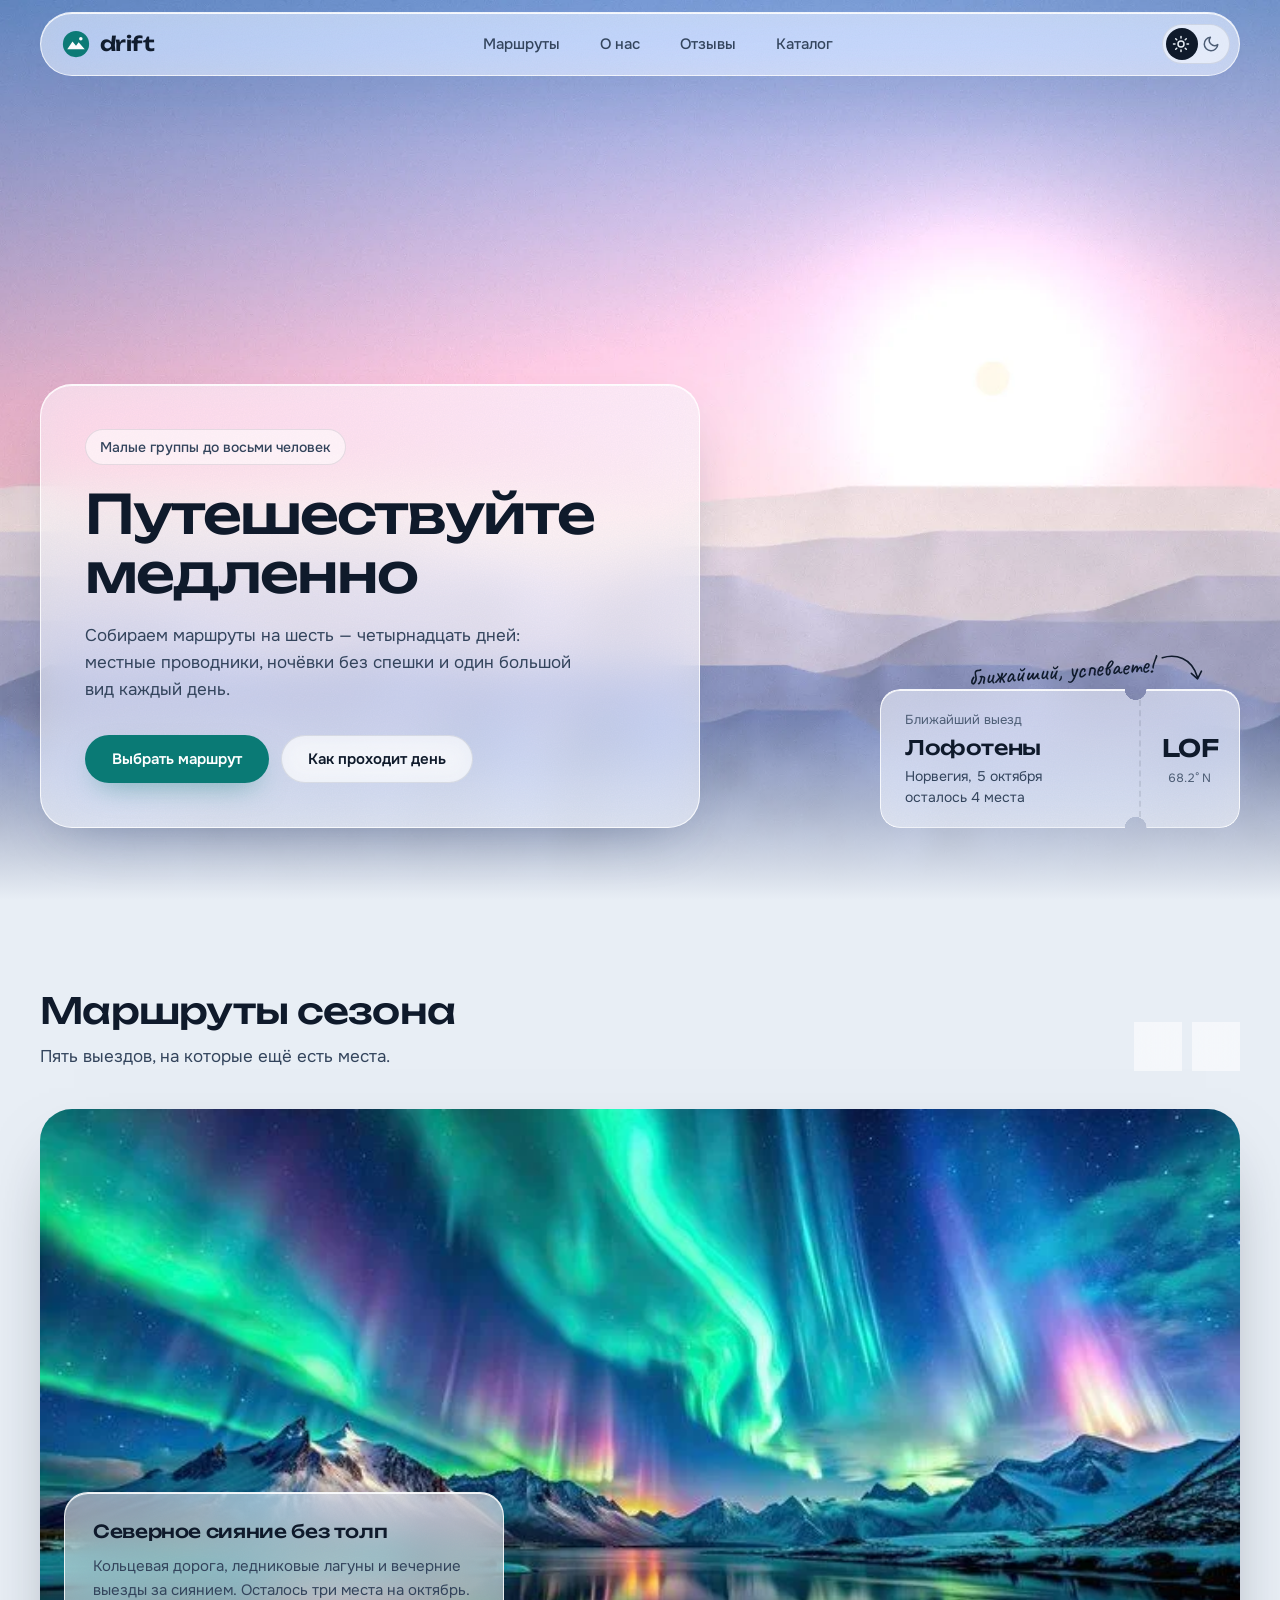
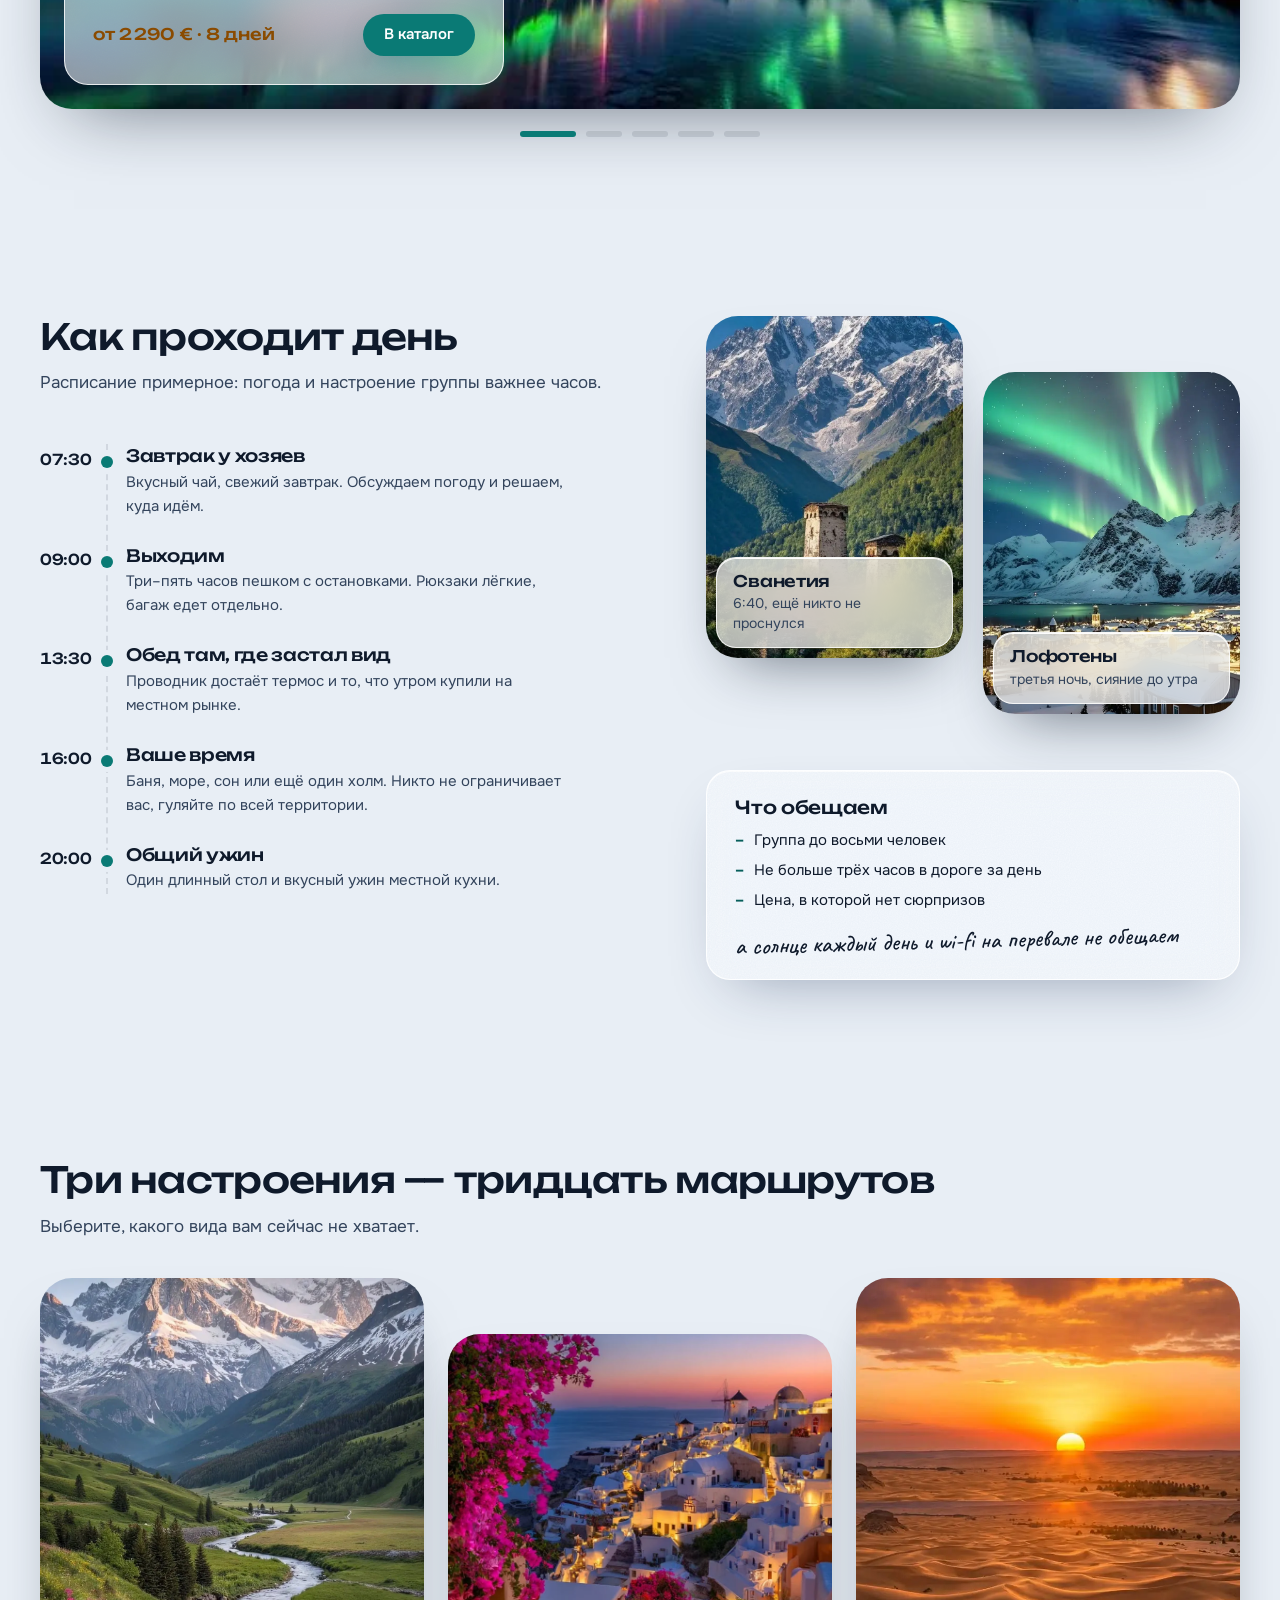
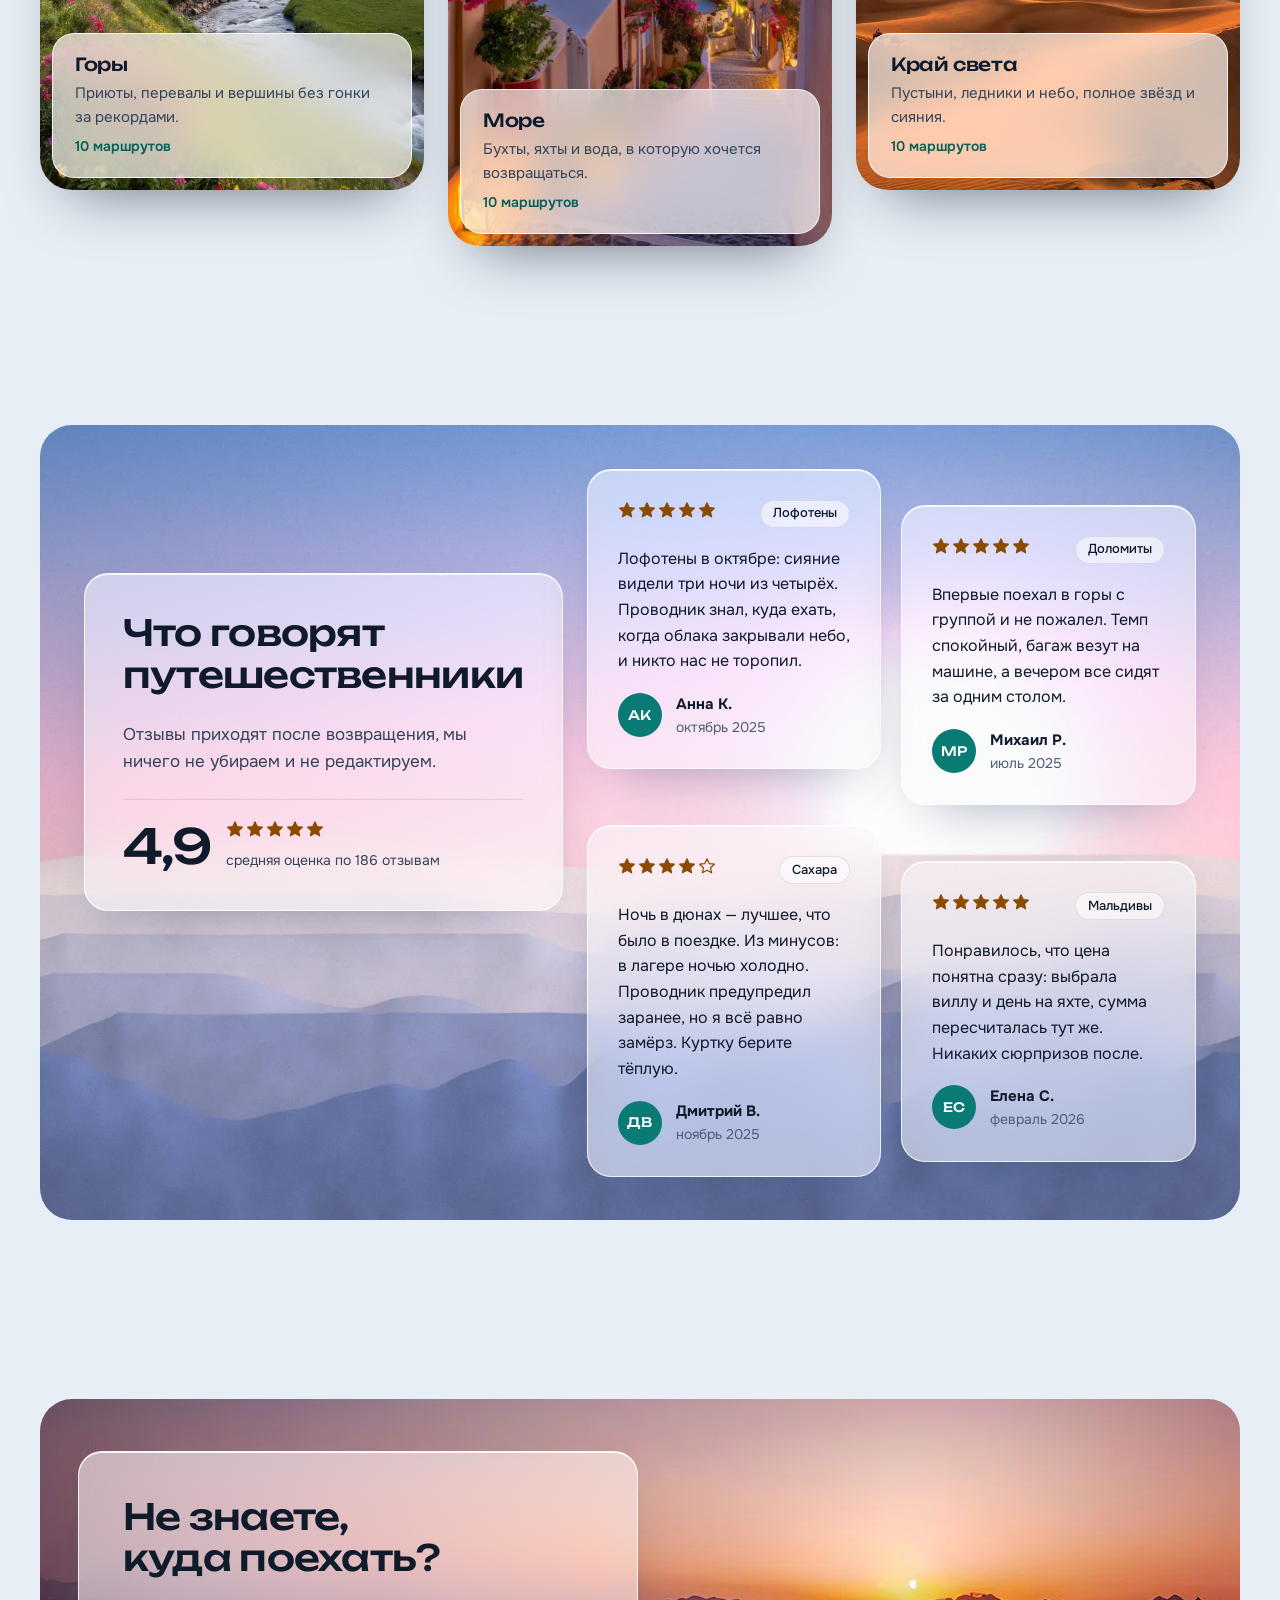
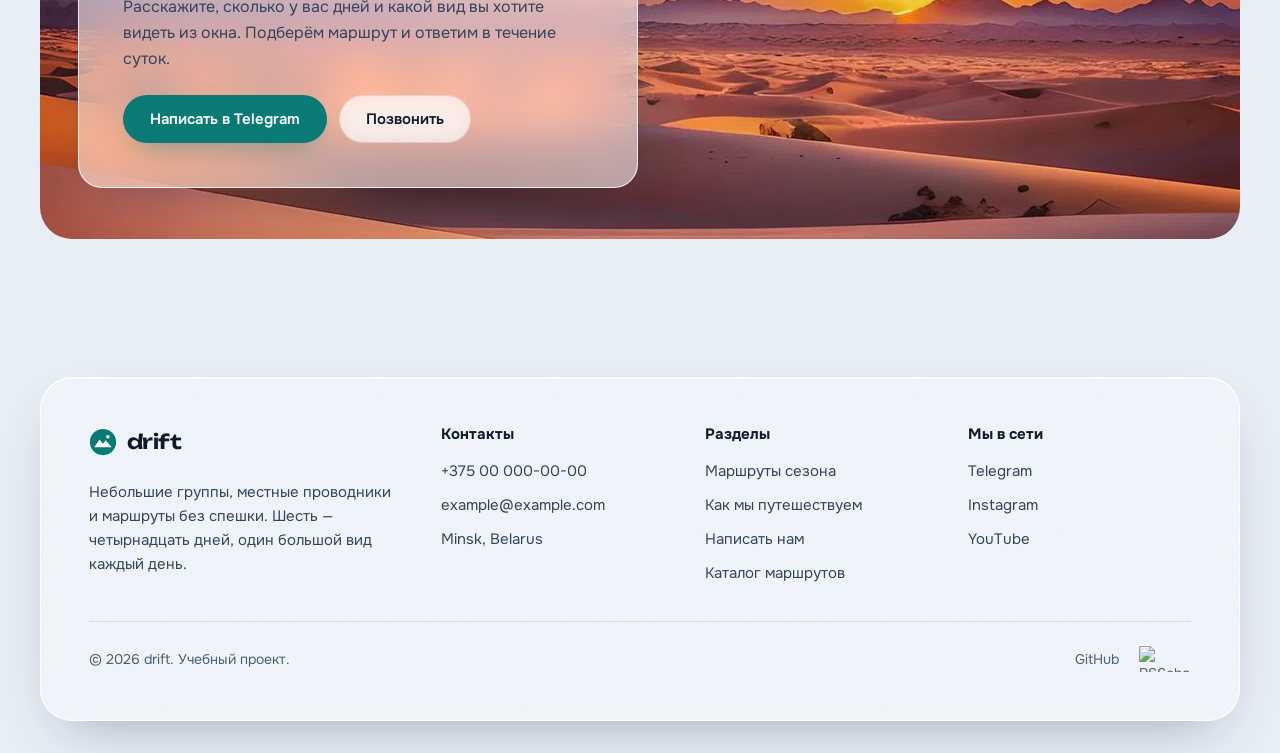
==== index.html @ 77f8b473 "init: creation landing page" ====
<!doctype html>
<html lang="ru" data-theme="light">
  <head>
    <meta charset="utf-8">
    <meta name="viewport" content="width=device-width, initial-scale=1">
    <title>drift — путешествия без спешки</title>
    <meta
      name="description"
      content="Небольшие группы, местные проводники и медленные маршруты по горам, морю и самым удалённым местам.">
    <meta name="color-scheme" content="light dark">
    <link rel="icon" href="assets/favicon.svg" type="image/svg+xml">
    <script>
      (function () {
        var theme = "light";
        try {
          var saved = localStorage.getItem("drift-theme");
          theme =
            saved === "dark" || saved === "light"
              ? saved
              : matchMedia("(prefers-color-scheme: dark)").matches
                ? "dark"
                : "light";
        } catch (e) {}
        document.documentElement.setAttribute("data-theme", theme);
      })();
    </script>
    <link
      rel="preload"
      href="assets/fonts/unbounded-cyrillic-wght-normal.woff2"
      as="font"
      type="font/woff2"
      crossorigin>
    <link rel="stylesheet" href="css/fonts.css">
    <link rel="stylesheet" href="css/base.css">
    <link rel="stylesheet" href="css/components.css">
    <link rel="stylesheet" href="css/pages.css">
  </head>
  <body>
    <header class="site-header">
      <div class="site-header__bar">
        <a class="logo" href="index.html">
          <svg viewBox="0 0 32 32" aria-hidden="true">
            <circle cx="16" cy="16" r="15" fill="var(--accent)" />
            <path d="M6 22l6-9 4 5 3-4 7 8z" fill="var(--accent-ink)" />
            <circle cx="21.5" cy="10" r="2" fill="var(--accent-ink)" />
          </svg>
          <span>drift</span>
        </a>
        <nav class="nav" id="site-nav" aria-label="Основная навигация">
          <ul class="nav__list">
            <li><a class="nav__link" href="#routes">Маршруты</a></li>
            <li><a class="nav__link" href="#about">О нас</a></li>
            <li><a class="nav__link" href="#reviews">Отзывы</a></li>
            <li><a class="nav__link" href="catalog.html">Каталог</a></li>
          </ul>
        </nav>
        <div class="site-header__actions">
          <button
            class="theme-toggle"
            type="button"
            role="switch"
            aria-checked="false"
            aria-label="Тёмная тема"
          >
            <span class="theme-toggle__thumb"></span>
            <svg
              class="theme-toggle__sun"
              viewBox="0 0 24 24"
              fill="none"
              stroke="currentColor"
              stroke-width="2"
              stroke-linecap="round"
              stroke-linejoin="round"
              aria-hidden="true"
            >
              <circle cx="12" cy="12" r="4" />
              <path
                d="M12 2v2M12 20v2M4.93 4.93l1.41 1.41M17.66 17.66l1.41 1.41M2 12h2M20 12h2M6.34 17.66l-1.41 1.41M19.07 4.93l-1.41 1.41"
              />
            </svg>
            <svg
              class="theme-toggle__moon"
              viewBox="0 0 24 24"
              fill="none"
              stroke="currentColor"
              stroke-width="2"
              stroke-linecap="round"
              stroke-linejoin="round"
              aria-hidden="true"
            >
              <path d="M21 12.79A9 9 0 1 1 11.21 3 7 7 0 0 0 21 12.79z" />
            </svg>
          </button>
          <button
            class="burger"
            type="button"
            aria-label="Открыть меню"
            aria-expanded="false"
            aria-controls="site-nav"
          >
            <span></span><span></span><span></span>
          </button>
        </div>
      </div>
    </header>

    <main id="main">
      <section class="hero" aria-labelledby="hero-title">
        <div class="hero__bg" aria-hidden="true"></div>
        <div class="container hero__inner">
          <div class="hero__panel glass">
            <p class="hero__note">Малые группы до восьми человек</p>
            <h1 class="hero__title" id="hero-title">Путешествуйте медленно</h1>
            <p class="hero__lead">
              Собираем маршруты на шесть — четырнадцать дней: местные
              проводники, ночёвки без спешки и один большой вид каждый день.
            </p>
            <div class="hero__actions">
              <a class="btn btn--primary" href="catalog.html"
                >Выбрать маршрут</a
              >
              <a class="btn btn--glass" href="#about">Как проходит день</a>
            </div>
          </div>
          <div class="hero__aside">
            <p class="note note--hero">
              ближайший, успеваете!<svg
                viewBox="0 0 60 50"
                fill="none"
                stroke="currentColor"
                stroke-width="2.2"
                stroke-linecap="round"
                stroke-linejoin="round"
                aria-hidden="true"
              >
                <path d="M4 6c18-4 40 2 46 30" />
                <path d="M42 30l8 8 6-10" />
              </svg>
            </p>
            <a
              class="ticket glass"
              href="catalog.html"
              aria-label="Ближайший выезд: Лофотены, 5 октября, осталось 4 места"
            >
              <span class="ticket__main">
                <span class="ticket__label">Ближайший выезд</span>
                <span class="ticket__title">Лофотены</span>
                <span class="ticket__meta"
                  >Норвегия, 5 октября<br>осталось 4 места</span
                >
              </span>
              <span class="ticket__stub" aria-hidden="true">
                <span class="ticket__code">LOF</span>
                <span class="ticket__geo">68.2° N</span>
              </span>
            </a>
          </div>
        </div>
      </section>

      <section
        class="section routes"
        id="routes"
        aria-labelledby="routes-title"
      >
        <div class="container">
          <div class="section__head">
            <div>
              <h2 id="routes-title">Маршруты сезона</h2>
              <p class="section__lead">
                Пять выездов, на которые ещё есть места.
              </p>
            </div>
            <div class="slider__controls">
              <button
                class="icon-btn"
                type="button"
                data-slider-prev
                aria-label="Предыдущий маршрут"
              >
                <svg
                  class=""
                  viewBox="0 0 24 24"
                  fill="none"
                  stroke="currentColor"
                  stroke-width="2"
                  stroke-linecap="round"
                  stroke-linejoin="round"
                  aria-hidden="true"
                >
                  <polyline points="15 18 9 12 15 6" />
                </svg>
              </button>
              <button
                class="icon-btn"
                type="button"
                data-slider-next
                aria-label="Следующий маршрут"
              >
                <svg
                  class=""
                  viewBox="0 0 24 24"
                  fill="none"
                  stroke="currentColor"
                  stroke-width="2"
                  stroke-linecap="round"
                  stroke-linejoin="round"
                  aria-hidden="true"
                >
                  <polyline points="9 18 15 12 9 6" />
                </svg>
              </button>
            </div>
          </div>
          <div
            class="slider"
            data-slider
            role="region"
            aria-roledescription="карусель"
            aria-label="Маршруты сезона"
          >
            <div class="slider__viewport">
              <ul class="slider__track">
                <li class="slide" aria-label="1 из 5">
                  <img class="slide__img" src="assets/img/slide-1.webp" alt="Северное сияние над тёмными хребтами и озером" width="1600" height="900">
                  <div class="slide__caption glass">
                    <h3>Северное сияние без толп</h3>
                    <p class="slide__text">
                      Кольцевая дорога, ледниковые лагуны и вечерние выезды за
                      сиянием. Осталось три места на октябрь.
                    </p>
                    <div class="slide__foot">
                      <span class="slide__price">от 2 290 € · 8 дней</span
                      ><a class="btn btn--primary btn--sm" href="catalog.html"
                        >В каталог</a
                      >
                    </div>
                  </div>
                </li>
                <li class="slide" aria-label="2 из 5">
                  <img class="slide__img" src="assets/img/slide-2.webp" alt="Белые дома на утёсе над синим морем на закате" width="1600" height="900" loading="lazy">
                  <div class="slide__caption glass">
                    <h3>Закат над кальдерой</h3>
                    <p class="slide__text">
                      Шесть дней в тихих деревнях острова, дегустации на
                      вулканической почве и парусник вокруг кальдеры.
                    </p>
                    <div class="slide__foot">
                      <span class="slide__price">от 1 190 € · 6 дней</span
                      ><a class="btn btn--primary btn--sm" href="catalog.html"
                        >В каталог</a
                      >
                    </div>
                  </div>
                </li>
                <li class="slide" aria-label="3 из 5">
                  <img class="slide__img" src="assets/img/slide-3.webp" alt="Розовый рассвет над острыми хребтами Доломитов" width="1600" height="900" loading="lazy">
                  <div class="slide__caption glass">
                    <h3>Розовые скалы Доломитов</h3>
                    <p class="slide__text">
                      Идём от приюта к приюту вокруг Трёх Зубцов Лаваредо. Багаж
                      едет на машине.
                    </p>
                    <div class="slide__foot">
                      <span class="slide__price">от 1 290 € · 7 дней</span
                      ><a class="btn btn--primary btn--sm" href="catalog.html"
                        >В каталог</a
                      >
                    </div>
                  </div>
                </li>
                <li class="slide" aria-label="4 из 5">
                  <img class="slide__img" src="assets/img/slide-4.webp" alt="Золотые дюны Сахары на закате" width="1600" height="900" loading="lazy">
                  <div class="slide__caption glass">
                    <h3>Ночь в дюнах Сахары</h3>
                    <p class="slide__text">
                      Караван на закате, костёр у лагеря и рассвет на гребне
                      дюны Мерзуги.
                    </p>
                    <div class="slide__foot">
                      <span class="slide__price">от 890 € · 6 дней</span
                      ><a class="btn btn--primary btn--sm" href="catalog.html"
                        >В каталог</a
                      >
                    </div>
                  </div>
                </li>
                <li class="slide" aria-label="5 из 5">
                  <img class="slide__img" src="assets/img/slide-5.webp" alt="Вид сверху на атолл с бирюзовой лагуной и песчаными отмелями" width="1600" height="900" loading="lazy">
                  <div class="slide__caption glass">
                    <h3>Мальдивы без суеты</h3>
                    <p class="slide__text">
                      Небольшой остров, снорклинг с манта-скатами и бунгало на
                      воде.
                    </p>
                    <div class="slide__foot">
                      <span class="slide__price">от 2 790 € · 8 дней</span
                      ><a class="btn btn--primary btn--sm" href="catalog.html"
                        >В каталог</a
                      >
                    </div>
                  </div>
                </li>
              </ul>
            </div>
            <div class="slider__dots">
              <button
                class="slider__dot is-active"
                type="button"
                aria-label="Слайд 1"
                aria-current="true"
              ></button>
              <button
                class="slider__dot"
                type="button"
                aria-label="Слайд 2"
              ></button>
              <button
                class="slider__dot"
                type="button"
                aria-label="Слайд 3"
              ></button>
              <button
                class="slider__dot"
                type="button"
                aria-label="Слайд 4"
              ></button>
              <button
                class="slider__dot"
                type="button"
                aria-label="Слайд 5"
              ></button>
            </div>
          </div>
        </div>
      </section>

      <section class="section" id="about" aria-labelledby="about-title">
        <div class="container about">
          <div class="about__day">
            <h2 id="about-title">Как проходит день</h2>
            <p class="section__lead">
              Расписание примерное: погода и настроение группы важнее часов.
            </p>
            <ol class="day">
              <li>
                <time>07:30</time>
                <div>
                  <h3>Завтрак у хозяев</h3>
                  <p>
                    Вкусный чай, свежий завтрак. Обсуждаем погоду и решаем, куда
                    идём.
                  </p>
                </div>
              </li>
              <li>
                <time>09:00</time>
                <div>
                  <h3>Выходим</h3>
                  <p>
                    Три–пять часов пешком с остановками. Рюкзаки лёгкие, багаж
                    едет отдельно.
                  </p>
                </div>
              </li>
              <li>
                <time>13:30</time>
                <div>
                  <h3>Обед там, где застал вид</h3>
                  <p>
                    Проводник достаёт термос и то, что утром купили на местном
                    рынке.
                  </p>
                </div>
              </li>
              <li>
                <time>16:00</time>
                <div>
                  <h3>Ваше время</h3>
                  <p>
                    Баня, море, сон или ещё один холм. Никто не ограничивает
                    вас, гуляйте по всей территории.
                  </p>
                </div>
              </li>
              <li>
                <time>20:00</time>
                <div>
                  <h3>Общий ужин</h3>
                  <p>Один длинный стол и вкусный ужин местной кухни.</p>
                </div>
              </li>
            </ol>
          </div>
          <div class="about__side">
            <figure class="shot">
              <img src="assets/img/svaneti.webp" alt="Туманные зелёные хребты Сванетии в вечернем свете" width="720" height="900" loading="lazy">
              <figcaption class="shot__cap">
                <strong>Сванетия</strong
                ><span>6:40, ещё никто не проснулся</span>
              </figcaption>
            </figure>
            <figure class="shot shot--low">
              <img src="assets/img/lofoten.webp" alt="Северное сияние над острыми вершинами Лофотенских островов" width="720" height="900" loading="lazy">
              <figcaption class="shot__cap">
                <strong>Лофотены</strong
                ><span>третья ночь, сияние до утра</span>
              </figcaption>
            </figure>
            <aside class="promise glass">
              <h3>Что обещаем</h3>
              <ul>
                <li>Группа до восьми человек</li>
                <li>Не больше трёх часов в дороге за день</li>
                <li>Цена, в которой нет сюрпризов</li>
              </ul>
              <p class="note">
                а солнце каждый день и wi-fi на перевале не обещаем
              </p>
            </aside>
          </div>
        </div>
      </section>

      <section
        class="section"
        id="directions"
        aria-labelledby="directions-title"
      >
        <div class="container">
          <div class="section__head">
            <div>
              <h2 id="directions-title">Три настроения — тридцать маршрутов</h2>
              <p class="section__lead">
                Выберите, какого вида вам сейчас не хватает.
              </p>
            </div>
          </div>
          <div class="moods">
            <a class="mood" href="catalog.html">
              <img src="assets/img/dolomites.webp" alt="Розовый рассвет над острыми хребтами Доломитов" width="720" height="900" loading="lazy">
              <div class="mood__panel">
                <h3>Горы</h3>
                <span class="mood__text"
                  >Приюты, перевалы и вершины без гонки за рекордами.</span
                >
                <span class="mood__count">10 маршрутов</span>
              </div>
            </a>
            <a class="mood" href="catalog.html">
              <img src="assets/img/santorini.webp" alt="Белые дома на утёсе над синим морем на закате" width="720" height="900" loading="lazy">
              <div class="mood__panel">
                <h3>Море</h3>
                <span class="mood__text"
                  >Бухты, яхты и вода, в которую хочется возвращаться.</span
                >
                <span class="mood__count">10 маршрутов</span>
              </div>
            </a>
            <a class="mood" href="catalog.html">
              <img src="assets/img/sahara.webp" alt="Золотые дюны Сахары на закате" width="720" height="900" loading="lazy">
              <div class="mood__panel">
                <h3>Край света</h3>
                <span class="mood__text"
                  >Пустыни, ледники и небо, полное звёзд и сияния.</span
                >
                <span class="mood__count">10 маршрутов</span>
              </div>
            </a>
          </div>
        </div>
      </section>

      <section class="section" id="reviews" aria-labelledby="reviews-title">
        <div class="container">
          <div class="reviews">
            <div class="reviews__intro glass">
              <h2 id="reviews-title">Что говорят путешественники</h2>
              <p class="section__lead">
                Отзывы приходят после возвращения, мы ничего не убираем и не
                редактируем.
              </p>
              <div class="rating">
                <span class="rating__num">4,9</span>
                <span class="rating__info"
                  ><span
                    class="review__stars"
                    role="img"
                    ><span class="on"
                      ><svg viewBox="0 0 24 24" aria-hidden="true">
                        <path
                          d="M12 2.5l2.9 6.3 6.9.8-5.1 4.7 1.4 6.8L12 17.6 5.9 21.1l1.4-6.8L2.2 9.6l6.9-.8z"
                        /></svg></span
                    ><span class="on"
                      ><svg viewBox="0 0 24 24" aria-hidden="true">
                        <path
                          d="M12 2.5l2.9 6.3 6.9.8-5.1 4.7 1.4 6.8L12 17.6 5.9 21.1l1.4-6.8L2.2 9.6l6.9-.8z"
                        /></svg></span
                    ><span class="on"
                      ><svg viewBox="0 0 24 24" aria-hidden="true">
                        <path
                          d="M12 2.5l2.9 6.3 6.9.8-5.1 4.7 1.4 6.8L12 17.6 5.9 21.1l1.4-6.8L2.2 9.6l6.9-.8z"
                        /></svg></span
                    ><span class="on"
                      ><svg viewBox="0 0 24 24" aria-hidden="true">
                        <path
                          d="M12 2.5l2.9 6.3 6.9.8-5.1 4.7 1.4 6.8L12 17.6 5.9 21.1l1.4-6.8L2.2 9.6l6.9-.8z"
                        /></svg></span
                    ><span class="on"
                      ><svg viewBox="0 0 24 24" aria-hidden="true">
                        <path
                          d="M12 2.5l2.9 6.3 6.9.8-5.1 4.7 1.4 6.8L12 17.6 5.9 21.1l1.4-6.8L2.2 9.6l6.9-.8z"
                        /></svg></span></span
                  >средняя оценка по 186 отзывам</span
                >
              </div>
            </div>
            <div class="reviews__grid">
              <figure class="review glass">
                <div class="review__top">
                  <span
                    class="review__stars"
                    role="img"
                    aria-label="Оценка 5 из 5"
                    ><span class="on"
                      ><svg viewBox="0 0 24 24" aria-hidden="true">
                        <path
                          d="M12 2.5l2.9 6.3 6.9.8-5.1 4.7 1.4 6.8L12 17.6 5.9 21.1l1.4-6.8L2.2 9.6l6.9-.8z"
                        /></svg></span
                    ><span class="on"
                      ><svg viewBox="0 0 24 24" aria-hidden="true">
                        <path
                          d="M12 2.5l2.9 6.3 6.9.8-5.1 4.7 1.4 6.8L12 17.6 5.9 21.1l1.4-6.8L2.2 9.6l6.9-.8z"
                        /></svg></span
                    ><span class="on"
                      ><svg viewBox="0 0 24 24" aria-hidden="true">
                        <path
                          d="M12 2.5l2.9 6.3 6.9.8-5.1 4.7 1.4 6.8L12 17.6 5.9 21.1l1.4-6.8L2.2 9.6l6.9-.8z"
                        /></svg></span
                    ><span class="on"
                      ><svg viewBox="0 0 24 24" aria-hidden="true">
                        <path
                          d="M12 2.5l2.9 6.3 6.9.8-5.1 4.7 1.4 6.8L12 17.6 5.9 21.1l1.4-6.8L2.2 9.6l6.9-.8z"
                        /></svg></span
                    ><span class="on"
                      ><svg viewBox="0 0 24 24" aria-hidden="true">
                        <path
                          d="M12 2.5l2.9 6.3 6.9.8-5.1 4.7 1.4 6.8L12 17.6 5.9 21.1l1.4-6.8L2.2 9.6l6.9-.8z"
                        /></svg></span></span
                  ><span class="chip">Лофотены</span>
                </div>
                <blockquote class="review__quote">
                  <p>
                    Лофотены в октябре: сияние видели три ночи из четырёх.
                    Проводник знал, куда ехать, когда облака закрывали небо, и
                    никто нас не торопил.
                  </p>
                </blockquote>
                <figcaption class="review__author">
                  <span class="avatar" aria-hidden="true">АК</span
                  ><span><strong>Анна К.</strong>октябрь 2025</span>
                </figcaption>
              </figure>
              <figure class="review glass">
                <div class="review__top">
                  <span
                    class="review__stars"
                    role="img"
                    aria-label="Оценка 5 из 5"
                    ><span class="on"
                      ><svg viewBox="0 0 24 24" aria-hidden="true">
                        <path
                          d="M12 2.5l2.9 6.3 6.9.8-5.1 4.7 1.4 6.8L12 17.6 5.9 21.1l1.4-6.8L2.2 9.6l6.9-.8z"
                        /></svg></span
                    ><span class="on"
                      ><svg viewBox="0 0 24 24" aria-hidden="true">
                        <path
                          d="M12 2.5l2.9 6.3 6.9.8-5.1 4.7 1.4 6.8L12 17.6 5.9 21.1l1.4-6.8L2.2 9.6l6.9-.8z"
                        /></svg></span
                    ><span class="on"
                      ><svg viewBox="0 0 24 24" aria-hidden="true">
                        <path
                          d="M12 2.5l2.9 6.3 6.9.8-5.1 4.7 1.4 6.8L12 17.6 5.9 21.1l1.4-6.8L2.2 9.6l6.9-.8z"
                        /></svg></span
                    ><span class="on"
                      ><svg viewBox="0 0 24 24" aria-hidden="true">
                        <path
                          d="M12 2.5l2.9 6.3 6.9.8-5.1 4.7 1.4 6.8L12 17.6 5.9 21.1l1.4-6.8L2.2 9.6l6.9-.8z"
                        /></svg></span
                    ><span class="on"
                      ><svg viewBox="0 0 24 24" aria-hidden="true">
                        <path
                          d="M12 2.5l2.9 6.3 6.9.8-5.1 4.7 1.4 6.8L12 17.6 5.9 21.1l1.4-6.8L2.2 9.6l6.9-.8z"
                        /></svg></span></span
                  ><span class="chip">Доломиты</span>
                </div>
                <blockquote class="review__quote">
                  <p>
                    Впервые поехал в горы с группой и не пожалел. Темп
                    спокойный, багаж везут на машине, а вечером все сидят за
                    одним столом.
                  </p>
                </blockquote>
                <figcaption class="review__author">
                  <span class="avatar" aria-hidden="true">МР</span
                  ><span><strong>Михаил Р.</strong>июль 2025</span>
                </figcaption>
              </figure>
              <figure class="review glass">
                <div class="review__top">
                  <span
                    class="review__stars"
                    role="img"
                    aria-label="Оценка 4 из 5"
                    ><span class="on"
                      ><svg viewBox="0 0 24 24" aria-hidden="true">
                        <path
                          d="M12 2.5l2.9 6.3 6.9.8-5.1 4.7 1.4 6.8L12 17.6 5.9 21.1l1.4-6.8L2.2 9.6l6.9-.8z"
                        /></svg></span
                    ><span class="on"
                      ><svg viewBox="0 0 24 24" aria-hidden="true">
                        <path
                          d="M12 2.5l2.9 6.3 6.9.8-5.1 4.7 1.4 6.8L12 17.6 5.9 21.1l1.4-6.8L2.2 9.6l6.9-.8z"
                        /></svg></span
                    ><span class="on"
                      ><svg viewBox="0 0 24 24" aria-hidden="true">
                        <path
                          d="M12 2.5l2.9 6.3 6.9.8-5.1 4.7 1.4 6.8L12 17.6 5.9 21.1l1.4-6.8L2.2 9.6l6.9-.8z"
                        /></svg></span
                    ><span class="on"
                      ><svg viewBox="0 0 24 24" aria-hidden="true">
                        <path
                          d="M12 2.5l2.9 6.3 6.9.8-5.1 4.7 1.4 6.8L12 17.6 5.9 21.1l1.4-6.8L2.2 9.6l6.9-.8z"
                        /></svg></span
                    ><span class=""
                      ><svg viewBox="0 0 24 24" aria-hidden="true">
                        <path
                          d="M12 2.5l2.9 6.3 6.9.8-5.1 4.7 1.4 6.8L12 17.6 5.9 21.1l1.4-6.8L2.2 9.6l6.9-.8z"
                        /></svg></span></span
                  ><span class="chip">Сахара</span>
                </div>
                <blockquote class="review__quote">
                  <p>
                    Ночь в дюнах — лучшее, что было в поездке. Из минусов: в
                    лагере ночью холодно. Проводник предупредил заранее, но я
                    всё равно замёрз. Куртку берите тёплую.
                  </p>
                </blockquote>
                <figcaption class="review__author">
                  <span class="avatar" aria-hidden="true">ДВ</span
                  ><span><strong>Дмитрий В.</strong>ноябрь 2025</span>
                </figcaption>
              </figure>
              <figure class="review glass">
                <div class="review__top">
                  <span
                    class="review__stars"
                    role="img"
                    aria-label="Оценка 5 из 5"
                    ><span class="on"
                      ><svg viewBox="0 0 24 24" aria-hidden="true">
                        <path
                          d="M12 2.5l2.9 6.3 6.9.8-5.1 4.7 1.4 6.8L12 17.6 5.9 21.1l1.4-6.8L2.2 9.6l6.9-.8z"
                        /></svg></span
                    ><span class="on"
                      ><svg viewBox="0 0 24 24" aria-hidden="true">
                        <path
                          d="M12 2.5l2.9 6.3 6.9.8-5.1 4.7 1.4 6.8L12 17.6 5.9 21.1l1.4-6.8L2.2 9.6l6.9-.8z"
                        /></svg></span
                    ><span class="on"
                      ><svg viewBox="0 0 24 24" aria-hidden="true">
                        <path
                          d="M12 2.5l2.9 6.3 6.9.8-5.1 4.7 1.4 6.8L12 17.6 5.9 21.1l1.4-6.8L2.2 9.6l6.9-.8z"
                        /></svg></span
                    ><span class="on"
                      ><svg viewBox="0 0 24 24" aria-hidden="true">
                        <path
                          d="M12 2.5l2.9 6.3 6.9.8-5.1 4.7 1.4 6.8L12 17.6 5.9 21.1l1.4-6.8L2.2 9.6l6.9-.8z"
                        /></svg></span
                    ><span class="on"
                      ><svg viewBox="0 0 24 24" aria-hidden="true">
                        <path
                          d="M12 2.5l2.9 6.3 6.9.8-5.1 4.7 1.4 6.8L12 17.6 5.9 21.1l1.4-6.8L2.2 9.6l6.9-.8z"
                        /></svg></span></span
                  ><span class="chip">Мальдивы</span>
                </div>
                <blockquote class="review__quote">
                  <p>
                    Понравилось, что цена понятна сразу: выбрала виллу и день на
                    яхте, сумма пересчиталась тут же. Никаких сюрпризов после.
                  </p>
                </blockquote>
                <figcaption class="review__author">
                  <span class="avatar" aria-hidden="true">ЕС</span
                  ><span><strong>Елена С.</strong>февраль 2026</span>
                </figcaption>
              </figure>
            </div>
          </div>
        </div>
      </section>

      <section class="section" id="contact" aria-labelledby="contact-title">
        <div class="container">
          <div class="cta">
            <img src="assets/img/slide-4.webp" alt="" width="1600" height="900" loading="lazy">
            <div class="cta__panel glass">
              <h2 id="contact-title">Не знаете, куда поехать?</h2>
              <p>
                Расскажите, сколько у вас дней и какой вид вы хотите видеть из
                окна. Подберём маршрут и ответим в течение суток.
              </p>
              <div class="cta__actions">
                <a
                  class="btn btn--primary"
                  href="https://t.me/"
                  target="_blank"
                  rel="noopener noreferrer"
                  >Написать в Telegram</a
                >
                <a class="btn btn--glass" href="tel:+3375000000000">Позвонить</a>
              </div>
            </div>
          </div>
        </div>
      </section>
    </main>

    <footer class="site-footer">
      <div class="container">
        <div class="footer__panel glass">
          <div class="footer__grid">
            <div>
              <a class="logo" href="index.html" aria-label="drift — на главную"
                ><svg viewBox="0 0 32 32" aria-hidden="true">
                  <circle cx="16" cy="16" r="15" fill="var(--accent)" />
                  <path d="M6 22l6-9 4 5 3-4 7 8z" fill="var(--accent-ink)" />
                  <circle
                    cx="21.5"
                    cy="10"
                    r="2"
                    fill="var(--accent-ink)"
                  /></svg><span>drift</span></a>
              <p class="footer__about">
                Небольшие группы, местные проводники и маршруты без спешки.
                Шесть — четырнадцать дней, один большой вид каждый день.
              </p>
            </div>
            <div>
              <h2 class="footer__title">Контакты</h2>
              <ul class="footer__list">
                <li><a href="tel:+375000000000">+375 00 000-00-00</a></li>
                <li>
                  <a href="mailto:example@example.com">example@example.com</a>
                </li>
                <li>
                  <a
                    href="https://www.google.com/maps/place/%D0%9C%D0%B8%D0%BD%D1%81%D0%BA,+%D0%9C%D0%B8%D0%BD%D1%81%D0%BA%D0%B0%D1%8F+%D0%BE%D0%B1%D0%BB%D0%B0%D1%81%D1%82%D1%8C/@53.8847295,27.42856,11z/data=!3m1!4b1!4m6!3m5!1s0x46dbcfd35b1e6ad3:0xb61b853ddb570d9!8m2!3d53.9006011!4d27.558972!16zL20vMGRseGo?entry=ttu&g_ep=EgoyMDI2MDkxNi4wIKXMDSoASAFQAw%3D%3D"
                    target="_blank"
                    rel="noopener noreferrer">Minsk, Belarus</a>
                </li>
              </ul>
            </div>
            <div>
              <h2 class="footer__title">Разделы</h2>
              <ul class="footer__list">
                <li><a href="#routes">Маршруты сезона</a></li>
                <li><a href="#about">Как мы путешествуем</a></li>
                <li><a href="#contact">Написать нам</a></li>
                <li><a href="catalog.html">Каталог маршрутов</a></li>
              </ul>
            </div>
            <div>
              <h2 class="footer__title">Мы в сети</h2>
              <ul class="footer__list">
                <li>
                  <a
                    href="https://t.me/"
                    target="_blank"
                    rel="noopener noreferrer">Telegram</a>
                </li>
                <li>
                  <a
                    href="https://www.instagram.com/"
                    target="_blank"
                    rel="noopener noreferrer">Instagram</a>
                </li>
                <li>
                  <a
                    href="https://www.youtube.com/"
                    target="_blank"
                    rel="noopener noreferrer">YouTube</a>
                </li>
              </ul>
            </div>
          </div>
          <div class="footer__bottom">
            <p>© 2026 drift. Учебный проект.</p>
            <div class="footer__project">
              <a
                href="https://github.com/gor-anastasii"
                target="_blank"
                rel="noopener noreferrer">GitHub</a>
              <a
                class="footer__rs"
                href="https://rs.school/courses/javascript"
                target="_blank"
                rel="noopener noreferrer">
                <img src="https://raw.githubusercontent.com/rolling-scopes-school/tasks/master/fullstack-engineering/tasks/cv/assets/rs-school-logo.svg" alt="RSSchool logo" width="52" height="26">
              </a>
            </div>
          </div>
        </div>
      </div>
    </footer>

    <script src="js/theme.js"></script>
  </body>
</html>
---- css/fonts.css ----
@font-face {
  font-family: "Unbounded";
  font-style: normal;
  font-display: swap;
  font-weight: 200 900;
  src: url("../assets/fonts/unbounded-cyrillic-wght-normal.woff2")
    format("woff2");
  unicode-range: U+0301, U+0400-045F, U+0490-0491, U+04B0-04B1, U+2116;
}
@font-face {
  font-family: "Unbounded";
  font-style: normal;
  font-display: swap;
  font-weight: 200 900;
  src: url("../assets/fonts/unbounded-latin-wght-normal.woff2") format("woff2");
  unicode-range:
    U+0000-00FF, U+0131, U+0152-0153, U+02BB-02BC, U+02C6, U+02DA, U+02DC,
    U+2000-206F, U+20AC, U+2122, U+2191, U+2193, U+2212, U+2215, U+FEFF, U+FFFD;
}
@font-face {
  font-family: "Onest";
  font-style: normal;
  font-display: swap;
  font-weight: 100 900;
  src: url("../assets/fonts/onest-cyrillic-wght-normal.woff2") format("woff2");
  unicode-range: U+0301, U+0400-045F, U+0490-0491, U+04B0-04B1, U+2116;
}
@font-face {
  font-family: "Onest";
  font-style: normal;
  font-display: swap;
  font-weight: 100 900;
  src: url("../assets/fonts/onest-latin-wght-normal.woff2") format("woff2");
  unicode-range:
    U+0000-00FF, U+0131, U+0152-0153, U+02BB-02BC, U+02C6, U+02DA, U+02DC,
    U+2000-206F, U+20AC, U+2122, U+2191, U+2193, U+2212, U+2215, U+FEFF, U+FFFD;
}
@font-face {
  font-family: "Caveat";
  font-style: normal;
  font-display: swap;
  font-weight: 400 700;
  src: url("../assets/fonts/caveat-cyrillic-wght-normal.woff2") format("woff2");
  unicode-range: U+0301, U+0400-045F, U+0490-0491, U+04B0-04B1, U+2116;
}
@font-face {
  font-family: "Caveat";
  font-style: normal;
  font-display: swap;
  font-weight: 400 700;
  src: url("../assets/fonts/caveat-latin-wght-normal.woff2") format("woff2");
  unicode-range:
    U+0000-00FF, U+0131, U+0152-0153, U+02BB-02BC, U+02C6, U+02DA, U+02DC,
    U+2000-206F, U+20AC, U+2122, U+2191, U+2193, U+2212, U+2215, U+FEFF, U+FFFD;
}
---- css/base.css ----
:root {
  --font-display: "Unbounded", "Segoe UI", system-ui, sans-serif;
  --font-body: "Onest", "Segoe UI", system-ui, sans-serif;
  --font-hand: "Caveat", "Segoe Script", "Bradley Hand", cursive;
  --paper: #fbf6ea;
  --paper-ink: #2b2a33;
  --sticky: #fff1a6;
  --container: 1280px;
  --gutter: clamp(16px, 4vw, 40px);
  --r-xl: 32px;
  --r-lg: 24px;
  --r-md: 16px;
  --header-h: 64px;
  --ease: cubic-bezier(0.2, 0.7, 0.2, 1);
  --dur: 0.3s;
  --blur: 22px;
}
:root,
:root[data-theme="light"] {
  color-scheme: light;
  --bg: #e8eef5;
  --ink: #0f1a2b;
  --ink-soft: #33445c;
  --ink-mute: #4d5d75;
  --accent: #0a7a75;
  --accent-hover: #08655f;
  --accent-ink: #fff;
  --accent-text: #075f5b;
  --accent-glow: rgba(10, 122, 117, 0.55);
  --gold: #8a4b00;
  --glass: rgba(255, 255, 255, 0.56);
  --glass-strong: rgba(255, 255, 255, 0.86);
  --glass-border: rgba(255, 255, 255, 0.8);
  --glass-shadow: 0 24px 60px -28px rgba(31, 52, 88, 0.45);
  --glass-hi: inset 0 1px 0 rgba(255, 255, 255, 0.95);
  --panel: rgba(255, 255, 255, 0.68);
  --panel-hover: rgba(255, 255, 255, 0.8);
  --chip: rgba(255, 255, 255, 0.55);
  --chip-hover: rgba(255, 255, 255, 0.9);
  --chip-border: rgba(15, 26, 43, 0.1);
  --grain-op: 0.08;
  --grain: url("data:image/svg+xml,%3Csvg xmlns='http://www.w3.org/2000/svg' width='180' height='180'%3E%3Cfilter id='n'%3E%3CfeTurbulence type='fractalNoise' baseFrequency='.85' numOctaves='2' stitchTiles='stitch'/%3E%3CfeColorMatrix values='0 0 0 0 .1 0 0 0 0 .2 0 0 0 0 .35 0 0 0 .7 0'/%3E%3C/filter%3E%3Crect width='100%25' height='100%25' filter='url(%23n)'/%3E%3C/svg%3E");
  --ambient:
    radial-gradient(
      60vmax 60vmax at 8% -10%,
      rgba(110, 212, 198, 0.6),
      transparent 60%
    ),
    radial-gradient(
      55vmax 55vmax at 100% 10%,
      rgba(255, 190, 160, 0.55),
      transparent 60%
    ),
    radial-gradient(
      70vmax 70vmax at 50% 110%,
      rgba(170, 160, 240, 0.5),
      transparent 60%
    );
}
:root[data-theme="dark"] {
  color-scheme: dark;
  --bg: #080e1d;
  --ink: #eef3fb;
  --ink-soft: #c5d0e4;
  --ink-mute: #9fadc6;
  --accent: #6fe3d3;
  --accent-hover: #95f0e3;
  --accent-ink: #04211f;
  --accent-text: #7ceadb;
  --accent-glow: rgba(111, 227, 211, 0.45);
  --gold: #ffcf8a;
  --glass: rgba(16, 24, 48, 0.5);
  --glass-strong: rgba(12, 18, 38, 0.86);
  --glass-border: rgba(255, 255, 255, 0.17);
  --glass-shadow: 0 24px 60px -24px rgba(0, 0, 0, 0.65);
  --glass-hi: inset 0 1px 0 rgba(255, 255, 255, 0.22);
  --panel: rgba(10, 16, 34, 0.6);
  --panel-hover: rgba(14, 22, 46, 0.74);
  --chip: rgba(255, 255, 255, 0.1);
  --chip-hover: rgba(255, 255, 255, 0.2);
  --chip-border: rgba(255, 255, 255, 0.18);
  --grain-op: 0.1;
  --grain: url("data:image/svg+xml,%3Csvg xmlns='http://www.w3.org/2000/svg' width='180' height='180'%3E%3Cfilter id='n'%3E%3CfeTurbulence type='fractalNoise' baseFrequency='.85' numOctaves='2' stitchTiles='stitch'/%3E%3CfeColorMatrix values='0 0 0 0 1 0 0 0 0 1 0 0 0 0 1 0 0 0 .7 0'/%3E%3C/filter%3E%3Crect width='100%25' height='100%25' filter='url(%23n)'/%3E%3C/svg%3E");
  --ambient:
    radial-gradient(
      60vmax 60vmax at 8% -10%,
      rgba(40, 150, 150, 0.4),
      transparent 60%
    ),
    radial-gradient(
      55vmax 55vmax at 100% 20%,
      rgba(100, 72, 200, 0.4),
      transparent 60%
    ),
    radial-gradient(
      70vmax 70vmax at 40% 110%,
      rgba(30, 90, 160, 0.4),
      transparent 60%
    );
}

*,
*::before,
*::after {
  box-sizing: border-box;
}
html {
  -webkit-text-size-adjust: 100%;
  scroll-behavior: smooth;
  scroll-padding-top: 104px;
}
@media (prefers-reduced-motion: reduce) {
  html {
    scroll-behavior: auto;
  }
  * {
    transition-duration: 0.01ms !important;
    animation-duration: 0.01ms !important;
  }
}
body {
  margin: 0;
  min-height: 100vh;
  font-family: var(--font-body);
  font-size: 1rem;
  line-height: 1.6;
  color: var(--ink);
  background: var(--bg);
  overflow-x: clip;
  transition:
    background-color var(--dur),
    color var(--dur);
}
body::before {
  content: "";
  position: fixed;
  inset: 0;
  z-index: -1;
  background: var(--ambient);
  pointer-events: none;
}
img {
  display: block;
  max-width: 100%;
  height: auto;
}
h1,
h2,
h3,
p,
ul,
ol,
figure,
blockquote {
  margin: 0;
}
ul,
ol {
  padding: 0;
  list-style: none;
}
a {
  color: inherit;
}
button {
  font: inherit;
  color: inherit;
}
h1,
h2,
h3 {
  font-family: var(--font-display);
  font-weight: 500;
  letter-spacing: -0.02em;
  line-height: 1.15;
  text-wrap: balance;
}
h2 {
  font-size: clamp(1.5rem, 1.05rem + 1.7vw, 2.25rem);
}
h3 {
  font-size: 1.125rem;
}
:focus-visible {
  outline: 2px solid var(--accent-text);
  outline-offset: 3px;
  border-radius: 8px;
}
.visually-hidden {
  position: absolute !important;
  width: 1px;
  height: 1px;
  margin: -1px;
  padding: 0;
  overflow: hidden;
  clip: rect(0 0 0 0);
  white-space: nowrap;
  border: 0;
}
.skip-link {
  position: absolute;
  left: 16px;
  top: -80px;
  z-index: 200;
  padding: 10px 18px;
  border-radius: 999px;
  background: var(--accent);
  color: var(--accent-ink);
  font-weight: 600;
  text-decoration: none;
}
.skip-link:focus {
  top: 12px;
}

.container {
  width: 100%;
  max-width: calc(var(--container) + 2 * var(--gutter));
  margin-inline: auto;
  padding-inline: var(--gutter);
}
.section {
  padding-block: clamp(48px, 7vw, 104px);
}
.section__head {
  display: flex;
  align-items: flex-end;
  justify-content: space-between;
  gap: 24px;
  flex-wrap: wrap;
  margin-bottom: clamp(24px, 3vw, 40px);
}
.section__lead {
  margin-top: 12px;
  max-width: 52ch;
  color: var(--ink-soft);
  font-size: 1.0625rem;
}

.glass {
  position: relative;
  isolation: isolate;
  background: var(--glass);
  -webkit-backdrop-filter: blur(var(--blur)) saturate(160%);
  backdrop-filter: blur(var(--blur)) saturate(160%);
  border: 1px solid var(--glass-border);
  box-shadow: var(--glass-hi), var(--glass-shadow);
  border-radius: var(--r-lg);
}
.glass::before {
  content: "";
  position: absolute;
  inset: 0;
  z-index: -1;
  border-radius: inherit;
  pointer-events: none;
  background-image: var(--grain);
  opacity: var(--grain-op);
}
@supports not (
  (backdrop-filter: blur(1px)) or (-webkit-backdrop-filter: blur(1px))
) {
  .glass {
    background: var(--glass-strong);
  }
}

.btn {
  display: inline-flex;
  align-items: center;
  justify-content: center;
  gap: 10px;
  min-height: 48px;
  padding: 0 26px;
  border: 1px solid transparent;
  border-radius: 999px;
  font-weight: 600;
  font-size: 0.9375rem;
  line-height: 1;
  text-decoration: none;
  cursor: pointer;
  transition:
    background-color var(--dur) var(--ease),
    border-color var(--dur) var(--ease),
    box-shadow var(--dur) var(--ease),
    color var(--dur);
}
.btn--primary {
  background: var(--accent);
  color: var(--accent-ink);
  box-shadow: 0 12px 30px -12px var(--accent-glow);
}
.btn--primary:hover {
  background: var(--accent-hover);
  box-shadow: 0 16px 36px -12px var(--accent-glow);
}
.btn--glass {
  background: var(--chip);
  border-color: var(--chip-border);
  color: var(--ink);
  -webkit-backdrop-filter: blur(12px);
  backdrop-filter: blur(12px);
}
.btn--glass:hover {
  background: var(--chip-hover);
}
.btn--sm {
  min-height: 42px;
  padding: 0 20px;
}
.icon-btn {
  display: inline-grid;
  place-items: center;
  width: 48px;
  height: 48px;
  padding: 0;
  border-radius: 50%;
  border: 1px solid var(--chip-border);
  background: var(--chip);
  color: var(--ink);
  cursor: pointer;
  -webkit-backdrop-filter: blur(12px);
  backdrop-filter: blur(12px);
  transition:
    background-color var(--dur),
    border-color var(--dur);
}
.icon-btn:hover {
  background: var(--chip-hover);
}
.icon-btn svg {
  width: 20px;
  height: 20px;
}
.chip {
  display: inline-flex;
  align-items: center;
  min-height: 28px;
  padding: 0 12px;
  border-radius: 999px;
  background: var(--chip);
  border: 1px solid var(--chip-border);
  font-size: 0.8125rem;
  font-weight: 500;
  color: var(--ink);
}

.note {
  font-family: var(--font-hand);
  font-weight: 500;
  font-size: 1.5rem;
  line-height: 1.05;
  color: var(--ink);
}
---- css/components.css ----
.site-header {
  position: fixed;
  top: 12px;
  left: 0;
  right: 0;
  z-index: 100;
  padding-inline: var(--gutter);
  pointer-events: none;
}
.site-header__bar {
  position: relative;
  isolation: isolate;
  pointer-events: auto;
  display: flex;
  align-items: center;
  gap: 16px;
  max-width: var(--container);
  height: var(--header-h);
  margin-inline: auto;
  padding: 0 10px 0 22px;
  border-radius: 999px;
}

.site-header__bar::before,
.site-header__bar::after {
  content: "";
  position: absolute;
  inset: 0;
  z-index: -1;
  border-radius: inherit;
  pointer-events: none;
}
.site-header__bar::after {
  background: var(--glass);
  border: 1px solid var(--glass-border);
  box-shadow: var(--glass-hi), var(--glass-shadow);
  -webkit-backdrop-filter: blur(var(--blur)) saturate(160%);
  backdrop-filter: blur(var(--blur)) saturate(160%);
}
.site-header__bar::before {
  z-index: 0;
  background-image: var(--grain);
  opacity: var(--grain-op);
}
.logo {
  display: inline-flex;
  align-items: center;
  gap: 10px;
  font-family: var(--font-display);
  font-weight: 600;
  font-size: 1.25rem;
  letter-spacing: -0.03em;
  text-decoration: none;
  color: var(--ink);
}
.logo svg {
  width: 28px;
  height: 28px;
  flex: none;
}
.nav {
  margin-inline: auto;
}
.nav__list {
  display: flex;
  align-items: center;
  gap: 4px;
}
.nav__link {
  display: block;
  padding: 10px 18px;
  border-radius: 999px;
  font-size: 0.9375rem;
  font-weight: 500;
  color: var(--ink-soft);
  text-decoration: none;
  transition:
    background-color var(--dur),
    color var(--dur);
}
.nav__link:hover {
  background: var(--chip-hover);
  color: var(--ink);
}
.nav__link[aria-current="page"] {
  background: var(--chip);
  border: 0;
  color: var(--ink);
  box-shadow: inset 0 0 0 1px var(--chip-border);
}
.site-header__actions {
  display: flex;
  align-items: center;
  gap: 10px;
}

.theme-toggle {
  position: relative;
  width: 68px;
  height: 40px;
  padding: 0;
  border-radius: 999px;
  border: 1px solid var(--chip-border);
  background: var(--chip);
  cursor: pointer;
  transition: background-color var(--dur);
}
.theme-toggle:hover {
  background: var(--chip-hover);
}
.theme-toggle__thumb {
  position: absolute;
  top: 3px;
  left: 3px;
  width: 32px;
  height: 32px;
  border-radius: 50%;
  background: var(--ink);
  transition:
    transform 0.4s var(--ease),
    background-color var(--dur);
}
.theme-toggle svg {
  position: absolute;
  top: 10px;
  width: 18px;
  height: 18px;
  transition: color var(--dur);
}
.theme-toggle__sun {
  left: 9px;
  color: var(--bg);
}
.theme-toggle__moon {
  right: 9px;
  color: var(--ink-mute);
}
.theme-toggle[aria-checked="true"] .theme-toggle__thumb {
  transform: translateX(28px);
}
.theme-toggle[aria-checked="true"] .theme-toggle__sun {
  color: var(--ink-mute);
}
.theme-toggle[aria-checked="true"] .theme-toggle__moon {
  color: var(--bg);
}

.burger {
  display: none;
  position: relative;
  width: 44px;
  height: 44px;
  padding: 0;
  border-radius: 50%;
  border: 1px solid var(--chip-border);
  background: var(--chip);
  cursor: pointer;
}
.burger span {
  position: absolute;
  left: 12px;
  width: 18px;
  height: 2px;
  border-radius: 2px;
  background: var(--ink);
  transition:
    transform 0.35s var(--ease),
    opacity 0.2s;
}
.burger span:nth-child(1) {
  top: 14px;
}
.burger span:nth-child(2) {
  top: 20px;
}
.burger span:nth-child(3) {
  top: 26px;
}

@media (max-width: 1024px) {
  .nav__link {
    padding: 10px 12px;
  }
}
@media (max-width: 768px) {
  .nav {
    display: none;
  }
  .burger {
    display: block;
  }
  .site-header__bar {
    padding-left: 18px;
  }
  .site-header__actions {
    margin-left: auto;
  }
}

.site-footer {
  padding: clamp(24px, 4vw, 48px) 0 32px;
}
.footer__panel {
  padding: clamp(24px, 4vw, 48px);
  border-radius: var(--r-xl);
}
.footer__grid {
  display: grid;
  grid-template-columns: 1.4fr 1fr 1fr 1fr;
  gap: 32px 40px;
}
.footer__about {
  margin-top: 16px;
  max-width: 32ch;
  color: var(--ink-soft);
  font-size: 0.9375rem;
}
.footer__title {
  margin-bottom: 16px;
  font-family: var(--font-body);
  font-size: 0.9375rem;
  font-weight: 700;
  letter-spacing: 0;
}
.footer__list {
  display: grid;
  gap: 10px;
  font-size: 0.9375rem;
}
.footer__list a {
  color: var(--ink-soft);
  text-decoration: none;
  transition: color var(--dur);
}
.footer__list a:hover {
  color: var(--accent-text);
  text-decoration: underline;
  text-underline-offset: 4px;
}
.footer__bottom {
  display: flex;
  justify-content: space-between;
  align-items: center;
  gap: 16px;
  flex-wrap: wrap;
  margin-top: 36px;
  padding-top: 24px;
  border-top: 1px solid var(--chip-border);
  font-size: 0.875rem;
  color: var(--ink-mute);
}
.footer__bottom a {
  text-decoration: none;
  transition: color var(--dur);
}
.footer__bottom a:hover {
  color: var(--accent-text);
}
.footer__project {
  display: flex;
  align-items: center;
  gap: 20px;
  flex-wrap: wrap;
}
.rs-logo {
  display: inline-flex;
  align-items: center;
  gap: 8px;
  font-weight: 700;
  color: var(--ink);
}
.rs-logo svg {
  width: 28px;
  height: 28px;
}
@media (max-width: 1024px) {
  .footer__grid {
    grid-template-columns: 1fr 1fr;
  }
}
@media (max-width: 560px) {
  .footer__grid {
    grid-template-columns: 1fr;
  }
}

.cards {
  display: grid;
  grid-template-columns: repeat(4, 1fr);
  gap: 24px;
}
.card {
  position: relative;
  isolation: isolate;
  overflow: hidden;
  aspect-ratio: 5/7;
  border-radius: var(--r-lg);
  background: #1b2540;
  box-shadow: 0 22px 50px -26px rgba(15, 26, 43, 0.55);
  transition:
    box-shadow var(--dur) var(--ease),
    transform var(--dur) var(--ease);
}
.card:hover {
  box-shadow: 0 30px 60px -24px rgba(15, 26, 43, 0.65);
  transform: translateY(-4px);
}
.card__img {
  position: absolute;
  inset: 0;
  width: 100%;
  height: 100%;
  object-fit: cover;
  transition: transform 0.9s var(--ease);
}
.card:hover .card__img {
  transform: scale(1.06);
}
.card__panel {
  position: absolute;
  left: 10px;
  right: 10px;
  bottom: 10px;
  display: grid;
  gap: 6px;
  padding: 16px 18px 18px;
  border-radius: calc(var(--r-lg) - 8px);
  background: var(--panel);
  border: 1px solid var(--glass-border);
  box-shadow: var(--glass-hi);
  -webkit-backdrop-filter: blur(20px) saturate(160%);
  backdrop-filter: blur(20px) saturate(160%);
  transition: background-color var(--dur);
}
.card:hover .card__panel {
  background: var(--panel-hover);
}
.card__place {
  font-size: 0.8125rem;
  font-weight: 500;
  color: var(--ink-mute);
}
.card__title {
  font-size: 1.0625rem;
}
.card__open {
  position: absolute;
  inset: 0;
  z-index: 2;
  padding: 0;
  border: 0;
  border-radius: inherit;
  background: none;
  cursor: pointer;
}
.card__open:focus-visible {
  outline: none;
}
.card:has(.card__open:focus-visible) {
  outline: 2px solid var(--accent-text);
  outline-offset: 3px;
}
.card__text {
  font-size: 0.875rem;
  line-height: 1.5;
  color: var(--ink-soft);
}
.card__meta {
  display: flex;
  align-items: center;
  justify-content: space-between;
  gap: 8px;
  margin-top: 6px;
}
.card__price {
  font-family: var(--font-display);
  font-weight: 500;
  font-size: 0.9375rem;
  color: var(--gold);
  white-space: nowrap;
}
@media (max-width: 1099px) {
  .cards {
    grid-template-columns: repeat(2, 1fr);
  }
}
@media (max-width: 560px) {
  .cards {
    grid-template-columns: 1fr;
  }
  .card {
    aspect-ratio: 4/5;
  }
}

.tabs {
  display: inline-flex;
  gap: 4px;
  padding: 5px;
  border-radius: 999px;
  background: var(--glass);
  border: 1px solid var(--glass-border);
  box-shadow: var(--glass-hi);
  -webkit-backdrop-filter: blur(16px);
  backdrop-filter: blur(16px);
}
.tab {
  display: inline-flex;
  align-items: center;
  gap: 8px;
  min-height: 44px;
  padding: 0 22px;
  border: 0;
  border-radius: 999px;
  background: transparent;
  font-weight: 600;
  font-size: 0.9375rem;
  color: var(--ink-soft);
  cursor: pointer;
  transition:
    background-color var(--dur) var(--ease),
    color var(--dur);
}
.tab:hover {
  background: var(--chip-hover);
  color: var(--ink);
}
.tab.is-active {
  background: var(--accent);
  color: var(--accent-ink);
}
.tab__count {
  font-size: 0.75rem;
  font-weight: 600;
  opacity: 0.75;
  margin-top: 5px;
}
@media (max-width: 560px) {
  .tabs {
    display: flex;
    width: 100%;
  }
  .tab {
    flex: 1;
    justify-content: center;
    padding: 0 8px;
    font-size: 0.875rem;
  }
  .tab__count {
    display: none;
  }
}
---- css/pages.css ----
:root,
:root[data-theme="light"] {
  --hero-img: url("../assets/img/hero-light.webp");
}
:root[data-theme="dark"] {
  --hero-img: url("../assets/img/hero-dark.webp");
}

.hero {
  position: relative;
  display: flex;
  align-items: flex-end;
  min-height: max(680px, 100svh);
  padding: calc(var(--header-h) + 72px) 0 72px;
}
.hero__bg {
  position: absolute;
  inset: 0;
  background: var(--hero-img) center/cover no-repeat;
  transition: opacity var(--dur);
}
.hero::after {
  content: "";
  position: absolute;
  left: 0;
  right: 0;
  bottom: 0;
  height: 200px;
  background: linear-gradient(to bottom, transparent, var(--bg));
}
.hero__inner {
  position: relative;
  z-index: 1;
  display: flex;
  align-items: flex-end;
  justify-content: space-between;
  gap: 32px;
}
.hero__panel {
  width: 100%;
  max-width: 660px;
  padding: clamp(24px, 3.4vw, 48px);
  border-radius: var(--r-xl);
}
.hero__note {
  display: inline-flex;
  margin-bottom: 20px;
  padding: 6px 14px;
  border-radius: 999px;
  background: var(--chip);
  border: 1px solid var(--chip-border);
  font-size: 0.875rem;
  font-weight: 500;
  color: var(--ink-soft);
}
.hero__title {
  font-size: clamp(1.75rem, 1rem + 3.4vw, 3.375rem);
  line-height: 1.08;
  letter-spacing: -0.035em;
}
.hero__lead {
  margin-top: 20px;
  max-width: 46ch;
  font-size: 1.0625rem;
  color: var(--ink-soft);
}
.hero__actions {
  display: flex;
  flex-wrap: wrap;
  gap: 12px;
  margin-top: 32px;
}
.hero__aside {
  position: relative;
  display: grid;
  justify-items: end;
  gap: 6px;
}
.note--hero {
  display: flex;
  align-items: flex-end;
  gap: 6px;
  margin-right: 36px;
  transform: rotate(-4deg);
}
.note--hero svg {
  width: 44px;
  height: 38px;
  margin-bottom: -14px;
}
.ticket {
  display: flex;
  width: 360px;
  border-radius: 20px;
  text-decoration: none;
  transition: background-color var(--dur);
  -webkit-mask:
    radial-gradient(circle 11px at 71% 0, transparent 98%, #000) top/100% 51%
      no-repeat,
    radial-gradient(circle 11px at 71% 100%, transparent 98%, #000) bottom/100%
      51% no-repeat;
  mask:
    radial-gradient(circle 11px at 71% 0, transparent 98%, #000) top/100% 51%
      no-repeat,
    radial-gradient(circle 11px at 71% 100%, transparent 98%, #000) bottom/100%
      51% no-repeat;
}
.ticket:hover {
  background: var(--glass-strong);
}
.ticket__main {
  flex: 1;
  display: grid;
  gap: 2px;
  padding: 20px 18px 20px 24px;
}
.ticket__stub {
  display: grid;
  align-content: center;
  justify-items: center;
  gap: 2px;
  width: 28%;
  padding: 12px;
  border-left: 2px dashed var(--chip-border);
}
.ticket__code {
  font-family: var(--font-display);
  font-weight: 600;
  font-size: 1.5rem;
  letter-spacing: -0.02em;
}
.ticket__geo {
  font-size: 0.75rem;
  color: var(--ink-mute);
  font-variant-numeric: tabular-nums;
}
.ticket__label {
  font-size: 0.8125rem;
  color: var(--ink-mute);
}
.ticket__title {
  font-family: var(--font-display);
  font-weight: 500;
  font-size: 1.25rem;
  letter-spacing: -0.02em;
}
.ticket__meta {
  font-size: 0.875rem;
  line-height: 1.45;
  color: var(--ink-soft);
}
@media (max-width: 1024px) {
  .hero__inner {
    flex-direction: column;
    align-items: flex-start;
  }
  .hero__aside {
    justify-items: start;
  }
  .note--hero {
    margin-left: 24px;
    margin-right: 0;
  }
}
@media (max-width: 560px) {
  .hero {
    padding-bottom: 48px;
  }
  .hero__aside {
    width: 100%;
  }
  .ticket {
    width: 100%;
  }
  .hero__actions .btn {
    flex: 1 1 100%;
  }
}

.slider__controls {
  display: flex;
  gap: 10px;
}
.slider__viewport {
  overflow: hidden;
  border-radius: var(--r-xl);
  box-shadow: 0 30px 70px -34px rgba(15, 26, 43, 0.6);
}
.slider__track {
  display: flex;
  transition: transform 0.7s var(--ease);
}
.slide {
  position: relative;
  flex: 0 0 100%;
  min-width: 0;
  aspect-ratio: 16/8;
}
.slide__img {
  width: 100%;
  height: 100%;
  object-fit: cover;
}
.slide__caption {
  position: absolute;
  left: 24px;
  bottom: 24px;
  display: grid;
  gap: 12px;
  width: min(440px, calc(100% - 48px));
  padding: 28px;
  border-radius: var(--r-lg);
}
.slide__text {
  color: var(--ink-soft);
  font-size: 0.9375rem;
}
.slide__foot {
  display: flex;
  align-items: center;
  justify-content: space-between;
  gap: 12px;
  flex-wrap: wrap;
}
.slide__price {
  white-space: nowrap;
  font-family: var(--font-display);
  font-weight: 500;
  color: var(--gold);
}
.slider__dots {
  display: flex;
  justify-content: center;
  gap: 10px;
  margin-top: 22px;
}
.slider__dot {
  width: 36px;
  height: 6px;
  padding: 0;
  border: 0;
  border-radius: 6px;
  background: var(--chip-border);
  cursor: pointer;
  transition:
    background-color var(--dur),
    width 0.4s var(--ease);
}
.slider__dot:hover {
  background: var(--ink-mute);
}
.slider__dot.is-active {
  width: 56px;
  background: var(--accent);
}
@media (max-width: 900px) {
  .slide {
    aspect-ratio: 16/11;
  }
}
@media (max-width: 560px) {
  .slide {
    aspect-ratio: 3/4;
  }
  .slide__caption {
    left: 12px;
    bottom: 12px;
    width: calc(100% - 24px);
    padding: 20px;
  }
}

.about {
  display: grid;
  grid-template-columns: 1.05fr 0.95fr;
  gap: clamp(32px, 6vw, 96px);
  align-items: start;
}
.day {
  position: relative;
  display: grid;
  gap: 0;
  margin-top: 36px;
}
.day::before {
  content: "";
  position: absolute;
  left: 66px;
  top: 12px;
  bottom: 12px;
  border-left: 2px dashed var(--chip-border);
}
.day li {
  position: relative;
  display: grid;
  grid-template-columns: 52px 1fr;
  gap: 34px;
  padding: 14px 0;
}
.day li::before {
  content: "";
  position: absolute;
  left: 61px;
  top: 24px;
  width: 12px;
  height: 12px;
  border-radius: 50%;
  background: var(--accent);
  box-shadow: 0 0 0 5px var(--bg);
}
.day time {
  font-family: var(--font-display);
  font-weight: 500;
  font-size: 0.9375rem;
  letter-spacing: -0.02em;
  padding-top: 2px;
  font-variant-numeric: tabular-nums;
}
.day h3 {
  font-size: 1.0625rem;
}
.day p {
  margin-top: 4px;
  color: var(--ink-soft);
  font-size: 0.9375rem;
  max-width: 44ch;
}
.about__side {
  display: grid;
  grid-template-columns: 1fr 1fr;
  gap: 20px;
  align-items: start;
}
.shot {
  position: relative;
  margin: 0;
  overflow: hidden;
  aspect-ratio: 3/4;
  border-radius: var(--r-xl);
  box-shadow: 0 30px 60px -30px rgba(15, 26, 43, 0.6);
}
.shot--low {
  margin-top: 56px;
}
.shot img {
  position: absolute;
  inset: 0;
  width: 100%;
  height: 100%;
  object-fit: cover;
  transition: transform 0.9s var(--ease);
}
.shot:hover img {
  transform: scale(1.04);
}
.shot__cap {
  position: absolute;
  left: 10px;
  right: 10px;
  bottom: 10px;
  display: grid;
  gap: 2px;
  padding: 12px 16px 14px;
  border-radius: calc(var(--r-xl) - 12px);
  background: var(--panel);
  border: 1px solid var(--glass-border);
  box-shadow: var(--glass-hi);
  -webkit-backdrop-filter: blur(20px) saturate(160%);
  backdrop-filter: blur(20px) saturate(160%);
  font-size: 0.875rem;
  line-height: 1.4;
  color: var(--ink-soft);
}
.shot__cap strong {
  font-family: var(--font-display);
  font-weight: 500;
  font-size: 1rem;
  letter-spacing: -0.02em;
  color: var(--ink);
}
.promise {
  grid-column: 1/-1;
  display: grid;
  gap: 10px;
  margin-top: 36px;
  padding: 26px 28px;
  border-radius: var(--r-lg);
}
.promise ul {
  display: grid;
  gap: 6px;
  font-size: 0.9375rem;
}
.promise li::before {
  content: "–";
  margin-right: 10px;
  color: var(--accent-text);
  font-weight: 700;
}
.promise .note {
  margin-top: 6px;
  transform: rotate(-1.5deg);
}
@media (max-width: 900px) {
  .about {
    grid-template-columns: 1fr;
  }
  .about__side {
    max-width: 520px;
  }
}
@media (max-width: 420px) {
  .day li {
    grid-template-columns: 44px 1fr;
    gap: 28px;
  }
  .day::before {
    left: 56px;
  }
  .day li::before {
    left: 51px;
  }
  .about__side {
    gap: 12px;
  }
  .shot--low {
    margin-top: 32px;
  }
  .shot__cap {
    left: 6px;
    right: 6px;
    bottom: 6px;
    padding: 8px 10px 10px;
    font-size: 0.75rem;
  }
  .shot__cap strong {
    font-size: 0.875rem;
  }
}

.moods {
  display: grid;
  grid-template-columns: repeat(3, 1fr);
  gap: 24px;
  align-items: start;
}
.mood {
  position: relative;
  display: block;
  aspect-ratio: 3/4;
  overflow: hidden;
  border-radius: var(--r-xl);
  text-decoration: none;
  box-shadow: 0 30px 60px -30px rgba(15, 26, 43, 0.6);
}
.mood:nth-child(2) {
  margin-top: 56px;
}
.mood img {
  position: absolute;
  inset: 0;
  width: 100%;
  height: 100%;
  object-fit: cover;
  transition: transform 0.9s var(--ease);
}
.mood:hover img {
  transform: scale(1.05);
}
.mood__panel {
  position: absolute;
  left: 12px;
  right: 12px;
  bottom: 12px;
  display: grid;
  gap: 6px;
  padding: 20px 22px;
  border-radius: calc(var(--r-xl) - 10px);
  background: var(--panel);
  border: 1px solid var(--glass-border);
  -webkit-backdrop-filter: blur(20px) saturate(160%);
  backdrop-filter: blur(20px) saturate(160%);
  transition: background-color var(--dur);
}
.mood:hover .mood__panel {
  background: var(--panel-hover);
}
.mood__text {
  font-size: 0.9375rem;
  color: var(--ink-soft);
}
.mood__count {
  font-size: 0.875rem;
  font-weight: 600;
  color: var(--accent-text);
}
@media (max-width: 900px) {
  .moods {
    grid-template-columns: 1fr;
    max-width: 520px;
    margin-inline: auto;
  }
  .mood {
    aspect-ratio: 4/3;
  }
  .mood:nth-child(2) {
    margin-top: 0;
  }
}

.reviews {
  position: relative;
  isolation: isolate;
  display: grid;
  grid-template-columns: 0.8fr 1.2fr;
  gap: 24px;
  align-items: start;
  overflow: hidden;
  padding: clamp(16px, 3.4vw, 48px);
  border-radius: var(--r-xl);
  background: var(--hero-img) center 72% / cover no-repeat;
}
.reviews__intro {
  position: sticky;
  top: 104px;
  display: grid;
  gap: 14px;
  padding: clamp(24px, 3vw, 40px);
}
.rating {
  display: flex;
  align-items: center;
  gap: 16px;
  margin-top: 10px;
  padding-top: 20px;
  border-top: 1px solid var(--chip-border);
}
.rating__num {
  font-family: var(--font-display);
  font-weight: 500;
  font-size: 3rem;
  line-height: 1;
  letter-spacing: -0.04em;
}
.rating__info {
  display: grid;
  gap: 4px;
  font-size: 0.875rem;
  color: var(--ink-soft);
}
.review__stars {
  display: inline-flex;
  gap: 2px;
  color: var(--gold);
}
.review__stars svg {
  width: 18px;
  height: 18px;
  fill: none;
  stroke: currentColor;
  stroke-width: 1.6;
  stroke-linejoin: round;
}
.review__stars .on svg,
.review__stars > svg {
  fill: currentColor;
}
.reviews__grid {
  display: grid;
  grid-template-columns: 1fr 1fr;
  gap: 20px;
  align-items: start;
}
.review {
  display: grid;
  gap: 18px;
  padding: clamp(20px, 2.4vw, 30px);
  border-radius: var(--r-lg);
}
.review:nth-child(even) {
  margin-top: 36px;
}
.review__top {
  display: flex;
  align-items: center;
  justify-content: space-between;
  gap: 12px;
}
.review__quote {
  font-size: 1rem;
  line-height: 1.6;
}
.review__author {
  display: flex;
  align-items: center;
  gap: 14px;
  font-size: 0.875rem;
  color: var(--ink-mute);
}
.review__author strong {
  display: block;
  font-size: 0.9375rem;
  color: var(--ink);
}
.avatar {
  display: grid;
  place-items: center;
  width: 44px;
  height: 44px;
  flex: none;
  border-radius: 50%;
  background: var(--accent);
  color: var(--accent-ink);
  font-family: var(--font-display);
  font-weight: 500;
  font-size: 0.8125rem;
}
@media (max-width: 1024px) {
  .reviews {
    grid-template-columns: 1fr;
  }
  .reviews__intro {
    position: static;
  }
}
@media (max-width: 640px) {
  .reviews__grid {
    grid-template-columns: 1fr;
  }
  .review:nth-child(even) {
    margin-top: 0;
  }
}

.cta {
  position: relative;
  isolation: isolate;
  overflow: hidden;
  display: flex;
  align-items: center;
  min-height: 440px;
  padding: clamp(16px, 3vw, 40px);
  border-radius: var(--r-xl);
}
.cta > img {
  position: absolute;
  inset: 0;
  z-index: -1;
  width: 100%;
  height: 100%;
  object-fit: cover;
}
.cta__panel {
  display: grid;
  gap: 16px;
  max-width: 560px;
  padding: clamp(24px, 3.4vw, 44px);
}
.cta__panel p {
  color: var(--ink-soft);
}
.cta__actions {
  display: flex;
  flex-wrap: wrap;
  gap: 12px;
  margin-top: 8px;
}
@media (max-width: 560px) {
  .cta__actions .btn {
    flex: 1 1 100%;
  }
}

.page-hero {
  position: relative;
  padding: calc(var(--header-h) + 72px) 0 56px;
}
.page-hero__bg {
  position: absolute;
  inset: 0;
  background: var(--hero-img) center 62% / cover no-repeat;
}
.page-hero::after {
  content: "";
  position: absolute;
  left: 0;
  right: 0;
  bottom: 0;
  height: 140px;
  background: linear-gradient(to bottom, transparent, var(--bg));
}
.page-hero .container {
  position: relative;
  z-index: 1;
}
.page-hero__panel {
  display: grid;
  gap: 14px;
  max-width: 720px;
  padding: clamp(24px, 3.4vw, 44px);
  border-radius: var(--r-xl);
}
.page-hero__panel h1 {
  font-size: clamp(1.75rem, 1rem + 2.6vw, 3rem);
}
.page-hero__panel p {
  color: var(--ink-soft);
  font-size: 1.0625rem;
}
.catalog {
  padding-block: 24px clamp(56px, 7vw, 96px);
}
.catalog__toolbar {
  display: flex;
  align-items: center;
  justify-content: space-between;
  gap: 16px 24px;
  flex-wrap: wrap;
  margin-bottom: 32px;
}
.catalog__status {
  font-size: 0.9375rem;
  color: var(--ink-mute);
}
.catalog__more {
  display: flex;
  justify-content: center;
  margin-top: 40px;
}
.ticket__label,
.ticket__title,
.ticket__meta {
  display: block;
}
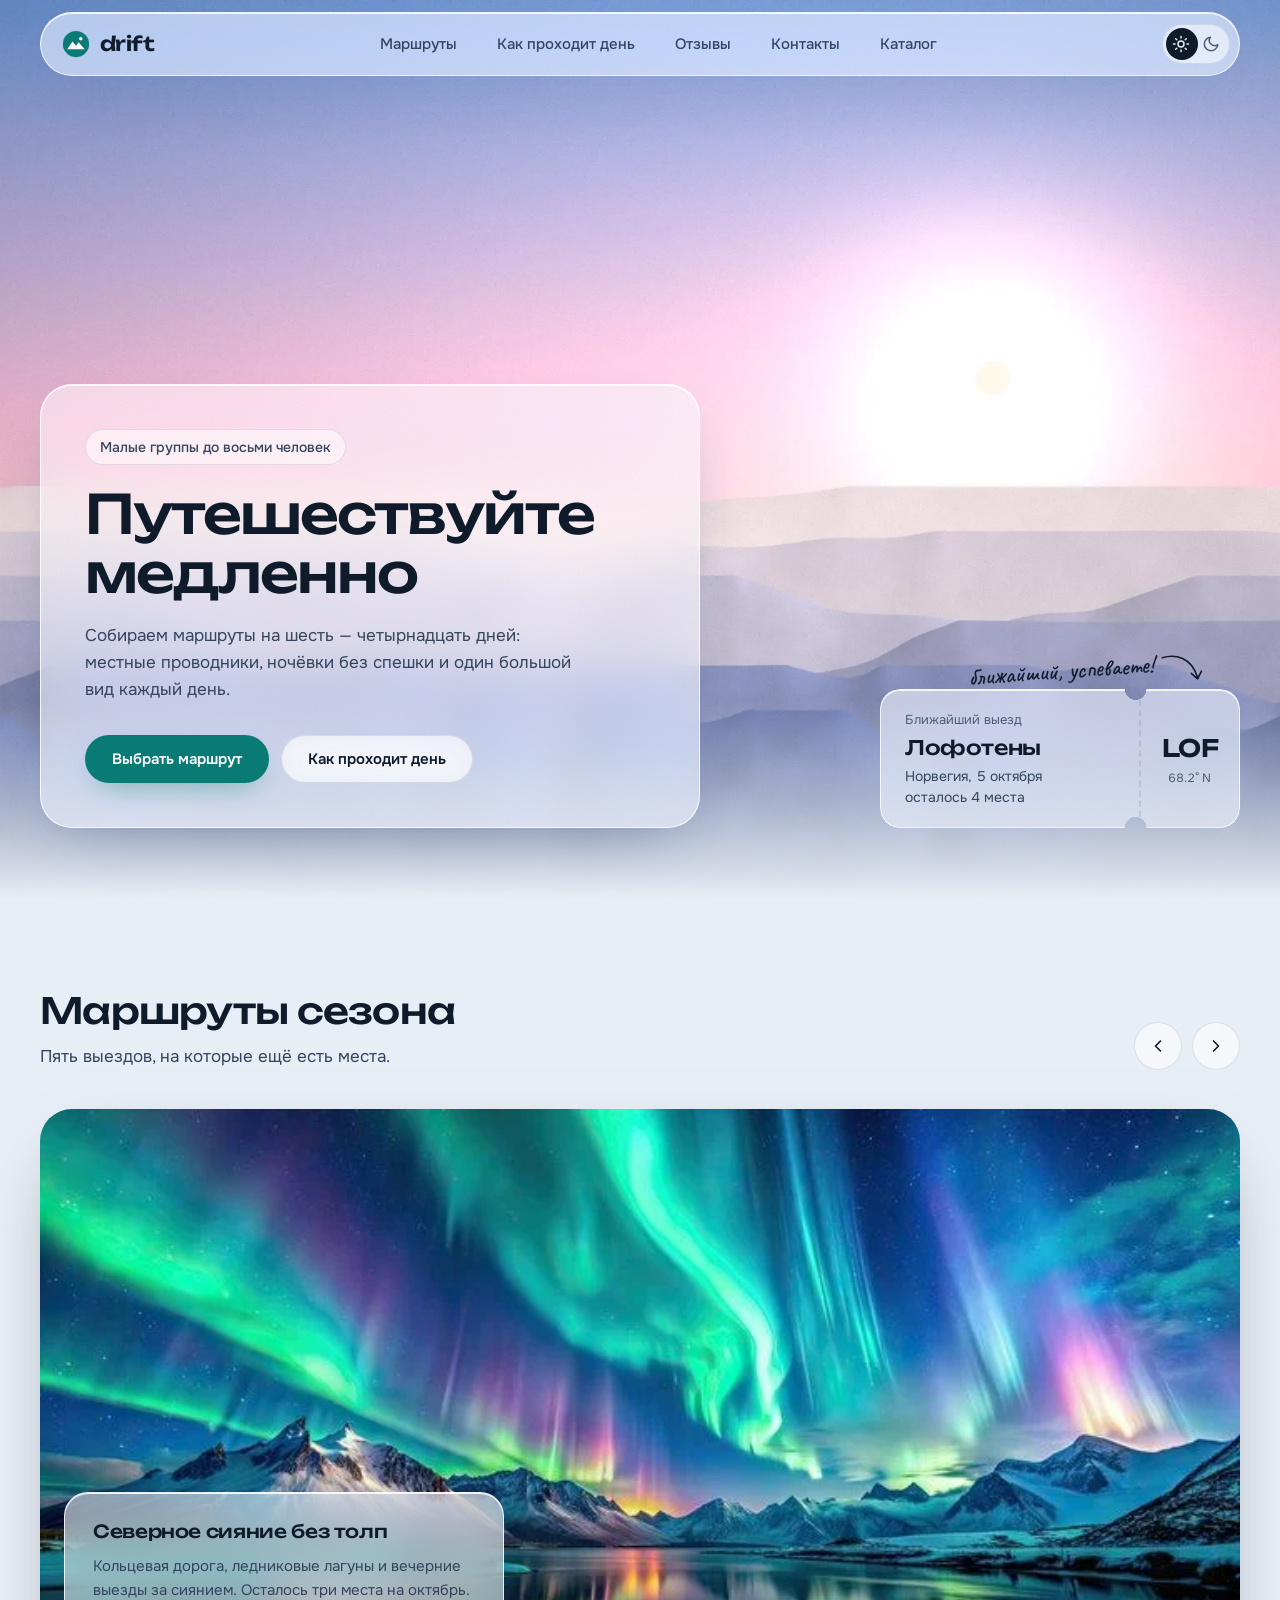
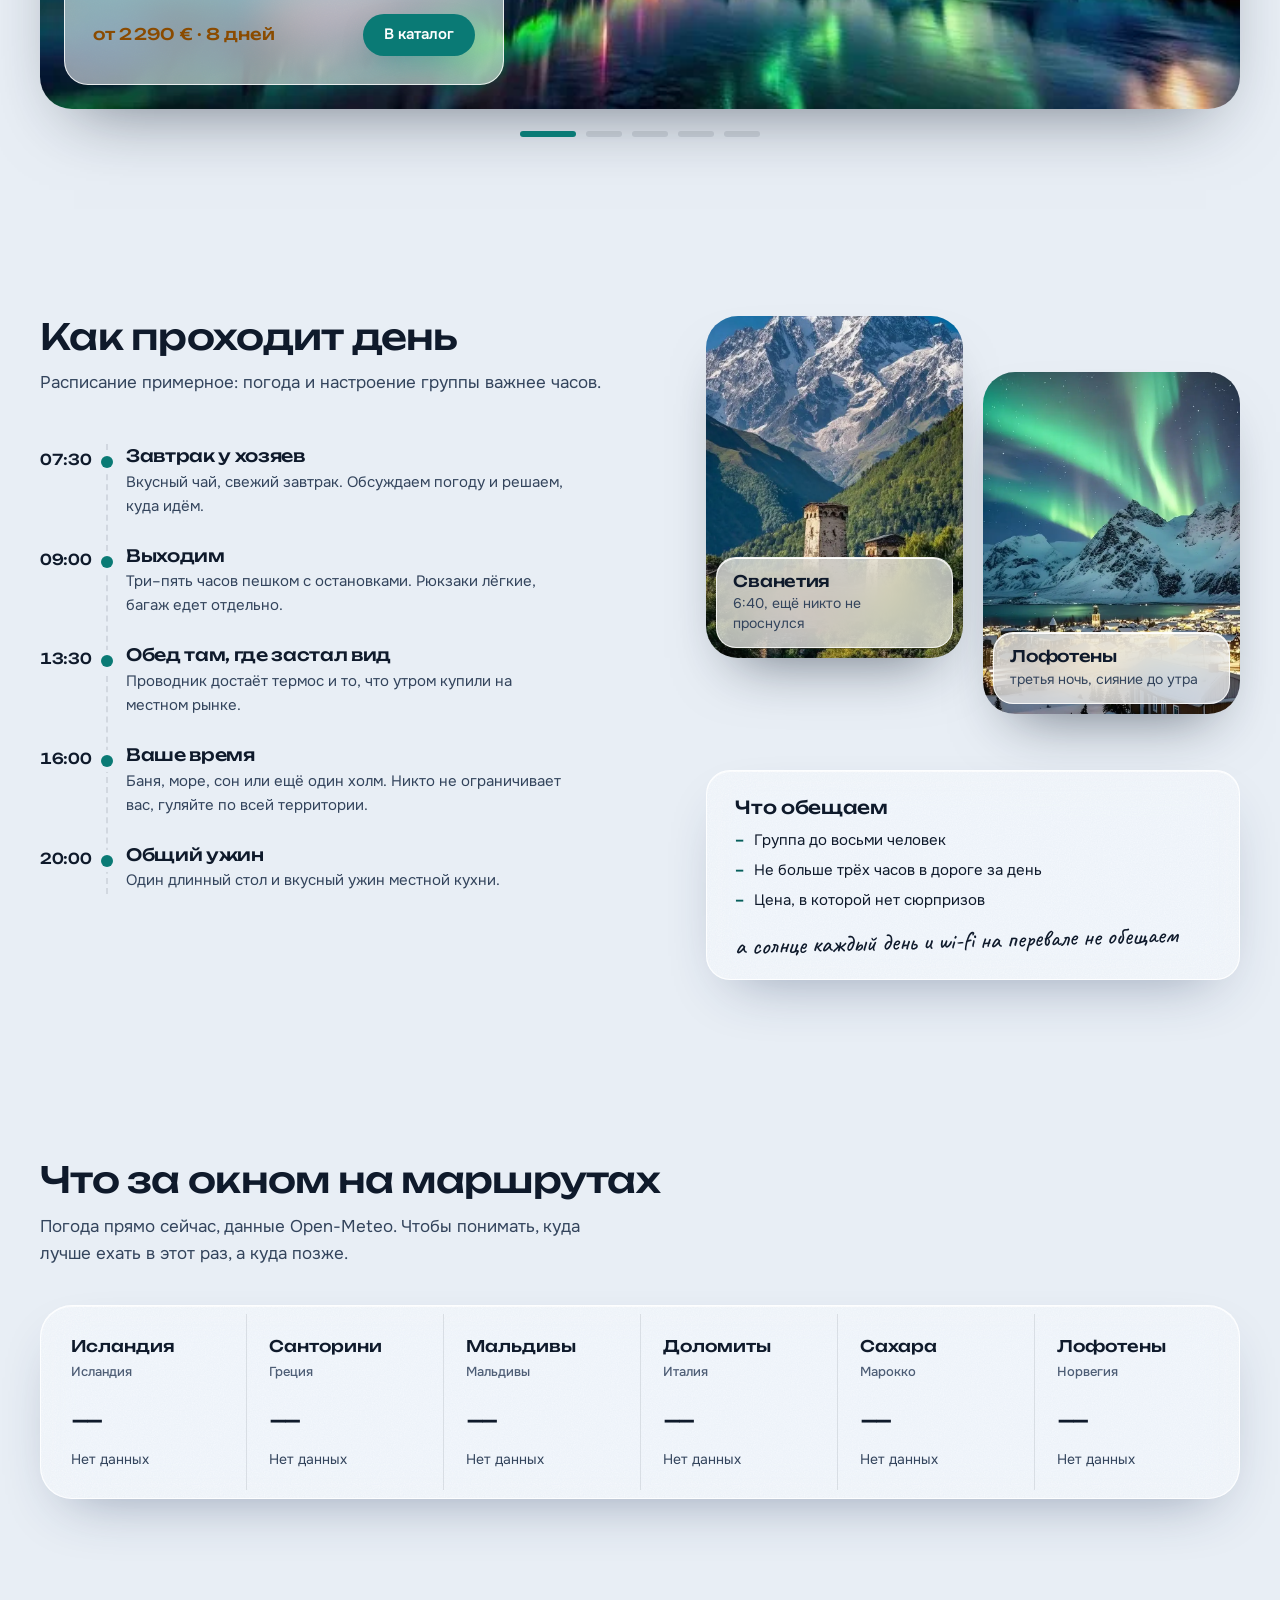
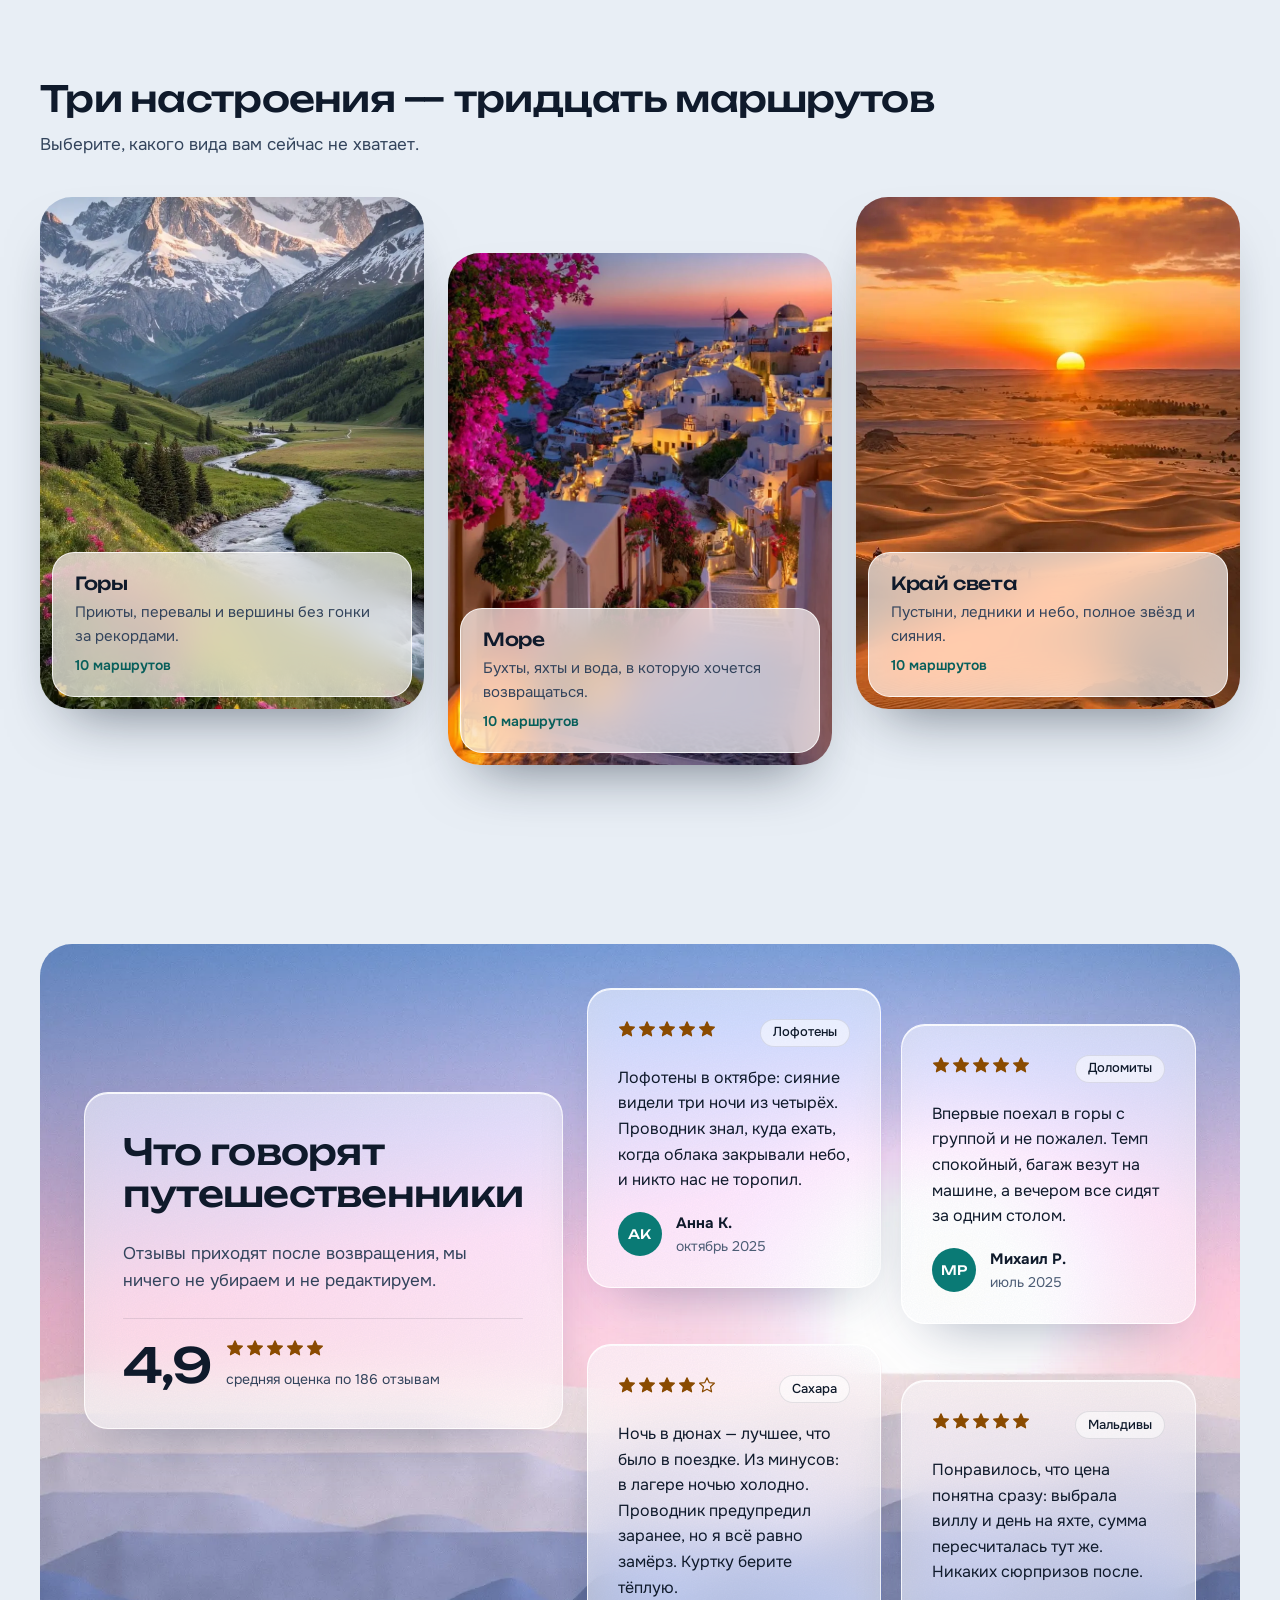
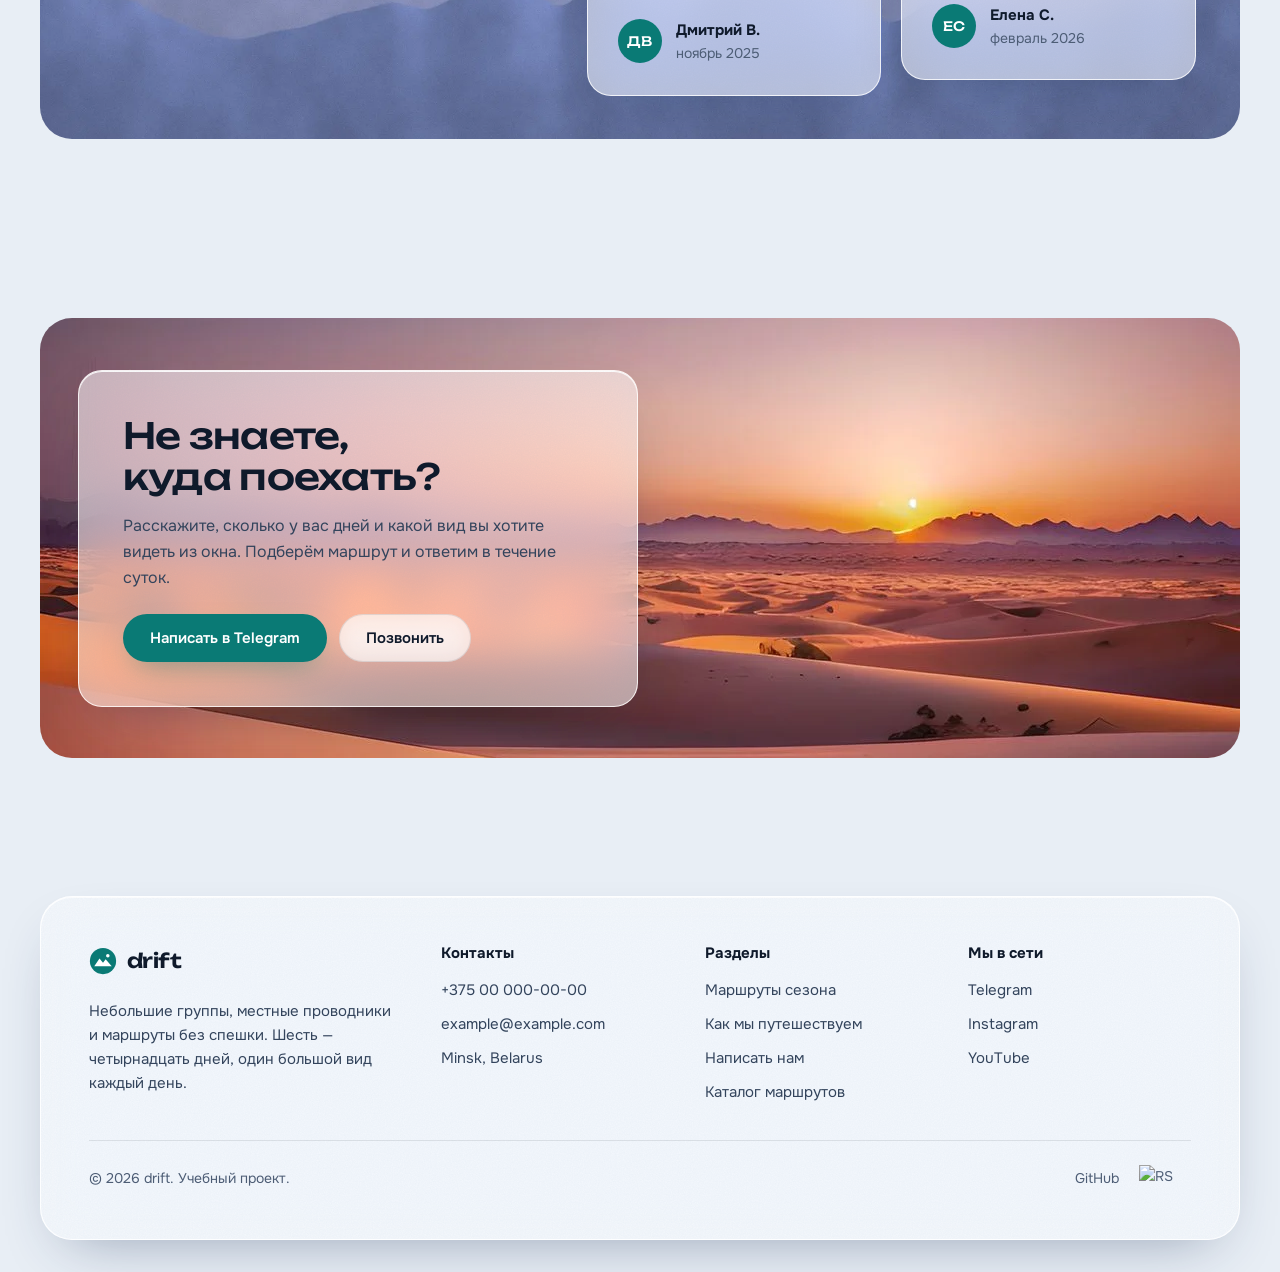
==== commit 7bbf3c13: "feat: create part 2" ====
--- a/index.html
+++ b/index.html
@@ -34,6 +34,7 @@
     <link rel="stylesheet" href="css/base.css">
     <link rel="stylesheet" href="css/components.css">
     <link rel="stylesheet" href="css/pages.css">
+    <link rel="stylesheet" href="css/part2.css">
   </head>
   <body>
     <header class="site-header">
@@ -46,11 +47,12 @@
           </svg>
           <span>drift</span>
         </a>
-        <nav class="nav" id="site-nav" aria-label="Основная навигация">
+        <nav class="nav" id="site-nav">
           <ul class="nav__list">
             <li><a class="nav__link" href="#routes">Маршруты</a></li>
-            <li><a class="nav__link" href="#about">О нас</a></li>
+            <li><a class="nav__link" href="#about">Как проходит день</a></li>
             <li><a class="nav__link" href="#reviews">Отзывы</a></li>
+             <li><a class="nav__link" href="#contact">Контакты</a></li>
             <li><a class="nav__link" href="catalog.html">Каталог</a></li>
           </ul>
         </nav>
@@ -94,7 +96,6 @@
           <button
             class="burger"
             type="button"
-            aria-label="Открыть меню"
             aria-expanded="false"
             aria-controls="site-nav"
           >
@@ -140,7 +141,6 @@
             <a
               class="ticket glass"
               href="catalog.html"
-              aria-label="Ближайший выезд: Лофотены, 5 октября, осталось 4 места"
             >
               <span class="ticket__main">
                 <span class="ticket__label">Ближайший выезд</span>
@@ -158,182 +158,74 @@
         </div>
       </section>
 
-      <section
-        class="section routes"
-        id="routes"
-        aria-labelledby="routes-title"
-      >
-        <div class="container">
-          <div class="section__head">
-            <div>
-              <h2 id="routes-title">Маршруты сезона</h2>
-              <p class="section__lead">
-                Пять выездов, на которые ещё есть места.
-              </p>
-            </div>
-            <div class="slider__controls">
-              <button
-                class="icon-btn"
-                type="button"
-                data-slider-prev
-                aria-label="Предыдущий маршрут"
-              >
-                <svg
-                  class=""
-                  viewBox="0 0 24 24"
-                  fill="none"
-                  stroke="currentColor"
-                  stroke-width="2"
-                  stroke-linecap="round"
-                  stroke-linejoin="round"
-                  aria-hidden="true"
-                >
-                  <polyline points="15 18 9 12 15 6" />
-                </svg>
-              </button>
-              <button
-                class="icon-btn"
-                type="button"
-                data-slider-next
-                aria-label="Следующий маршрут"
-              >
-                <svg
-                  class=""
-                  viewBox="0 0 24 24"
-                  fill="none"
-                  stroke="currentColor"
-                  stroke-width="2"
-                  stroke-linecap="round"
-                  stroke-linejoin="round"
-                  aria-hidden="true"
-                >
-                  <polyline points="9 18 15 12 9 6" />
-                </svg>
-              </button>
-            </div>
-          </div>
-          <div
-            class="slider"
-            data-slider
-            role="region"
-            aria-roledescription="карусель"
-            aria-label="Маршруты сезона"
-          >
-            <div class="slider__viewport">
-              <ul class="slider__track">
-                <li class="slide" aria-label="1 из 5">
-                  <img class="slide__img" src="assets/img/slide-1.webp" alt="Северное сияние над тёмными хребтами и озером" width="1600" height="900">
-                  <div class="slide__caption glass">
-                    <h3>Северное сияние без толп</h3>
-                    <p class="slide__text">
-                      Кольцевая дорога, ледниковые лагуны и вечерние выезды за
-                      сиянием. Осталось три места на октябрь.
-                    </p>
-                    <div class="slide__foot">
-                      <span class="slide__price">от 2 290 € · 8 дней</span
-                      ><a class="btn btn--primary btn--sm" href="catalog.html"
-                        >В каталог</a
-                      >
-                    </div>
-                  </div>
-                </li>
-                <li class="slide" aria-label="2 из 5">
-                  <img class="slide__img" src="assets/img/slide-2.webp" alt="Белые дома на утёсе над синим морем на закате" width="1600" height="900" loading="lazy">
-                  <div class="slide__caption glass">
-                    <h3>Закат над кальдерой</h3>
-                    <p class="slide__text">
-                      Шесть дней в тихих деревнях острова, дегустации на
-                      вулканической почве и парусник вокруг кальдеры.
-                    </p>
-                    <div class="slide__foot">
-                      <span class="slide__price">от 1 190 € · 6 дней</span
-                      ><a class="btn btn--primary btn--sm" href="catalog.html"
-                        >В каталог</a
-                      >
-                    </div>
-                  </div>
-                </li>
-                <li class="slide" aria-label="3 из 5">
-                  <img class="slide__img" src="assets/img/slide-3.webp" alt="Розовый рассвет над острыми хребтами Доломитов" width="1600" height="900" loading="lazy">
-                  <div class="slide__caption glass">
-                    <h3>Розовые скалы Доломитов</h3>
-                    <p class="slide__text">
-                      Идём от приюта к приюту вокруг Трёх Зубцов Лаваредо. Багаж
-                      едет на машине.
-                    </p>
-                    <div class="slide__foot">
-                      <span class="slide__price">от 1 290 € · 7 дней</span
-                      ><a class="btn btn--primary btn--sm" href="catalog.html"
-                        >В каталог</a
-                      >
-                    </div>
-                  </div>
-                </li>
-                <li class="slide" aria-label="4 из 5">
-                  <img class="slide__img" src="assets/img/slide-4.webp" alt="Золотые дюны Сахары на закате" width="1600" height="900" loading="lazy">
-                  <div class="slide__caption glass">
-                    <h3>Ночь в дюнах Сахары</h3>
-                    <p class="slide__text">
-                      Караван на закате, костёр у лагеря и рассвет на гребне
-                      дюны Мерзуги.
-                    </p>
-                    <div class="slide__foot">
-                      <span class="slide__price">от 890 € · 6 дней</span
-                      ><a class="btn btn--primary btn--sm" href="catalog.html"
-                        >В каталог</a
-                      >
-                    </div>
-                  </div>
-                </li>
-                <li class="slide" aria-label="5 из 5">
-                  <img class="slide__img" src="assets/img/slide-5.webp" alt="Вид сверху на атолл с бирюзовой лагуной и песчаными отмелями" width="1600" height="900" loading="lazy">
-                  <div class="slide__caption glass">
-                    <h3>Мальдивы без суеты</h3>
-                    <p class="slide__text">
-                      Небольшой остров, снорклинг с манта-скатами и бунгало на
-                      воде.
-                    </p>
-                    <div class="slide__foot">
-                      <span class="slide__price">от 2 790 € · 8 дней</span
-                      ><a class="btn btn--primary btn--sm" href="catalog.html"
-                        >В каталог</a
-                      >
-                    </div>
-                  </div>
-                </li>
-              </ul>
-            </div>
-            <div class="slider__dots">
-              <button
-                class="slider__dot is-active"
-                type="button"
-                aria-label="Слайд 1"
-                aria-current="true"
-              ></button>
-              <button
-                class="slider__dot"
-                type="button"
-                aria-label="Слайд 2"
-              ></button>
-              <button
-                class="slider__dot"
-                type="button"
-                aria-label="Слайд 3"
-              ></button>
-              <button
-                class="slider__dot"
-                type="button"
-                aria-label="Слайд 4"
-              ></button>
-              <button
-                class="slider__dot"
-                type="button"
-                aria-label="Слайд 5"
-              ></button>
-            </div>
-          </div>
-        </div>
-      </section>
+      <section class="section routes" id="routes" aria-labelledby="routes-title">
+      <div class="container">
+        <div class="section__head">
+          <div>
+            <h2 id="routes-title">Маршруты сезона</h2>
+            <p class="section__lead">Пять выездов, на которые ещё есть места.</p>
+          </div>
+          <div class="slider__controls">
+            <button class="icon-btn" type="button" data-slider-prev aria-label="Предыдущий маршрут"><svg class="" viewBox="0 0 24 24" fill="none" stroke="currentColor" stroke-width="2" stroke-linecap="round" stroke-linejoin="round" aria-hidden="true"><polyline points="15 18 9 12 15 6"/></svg></button>
+            <button class="icon-btn" type="button" data-slider-next aria-label="Следующий маршрут"><svg class="" viewBox="0 0 24 24" fill="none" stroke="currentColor" stroke-width="2" stroke-linecap="round" stroke-linejoin="round" aria-hidden="true"><polyline points="9 18 15 12 9 6"/></svg></button>
+          </div>
+        </div>
+        <div class="slider" data-slider role="region" aria-roledescription="карусель" aria-label="Маршруты сезона">
+          <div class="slider__viewport">
+            <ul class="slider__track">
+            <li class="slide" aria-label="1 из 5">
+              <img class="slide__img" src="assets/img/slide-1.webp" alt="Северное сияние над тёмными хребтами и озером" width="1600" height="900">
+              <div class="slide__caption glass">
+                <h3>Северное сияние без толп</h3>
+                <p class="slide__text">Кольцевая дорога, ледниковые лагуны и вечерние выезды за сиянием. Осталось три места на октябрь.</p>
+                <div class="slide__foot"><span class="slide__price">от 2 290 € · 8 дней</span><a class="btn btn--primary btn--sm" href="catalog.html">В каталог</a></div>
+              </div>
+            </li>
+            <li class="slide" aria-label="2 из 5">
+              <img class="slide__img" src="assets/img/slide-2.webp" alt="Белые дома на утёсе над синим морем на закате" width="1600" height="900" loading="lazy">
+              <div class="slide__caption glass">
+                <h3>Закат над кальдерой</h3>
+                <p class="slide__text">Шесть дней в тихих деревнях острова, дегустации на вулканической почве и парусник вокруг кальдеры.</p>
+                <div class="slide__foot"><span class="slide__price">от 1 190 € · 6 дней</span><a class="btn btn--primary btn--sm" href="catalog.html">В каталог</a></div>
+              </div>
+            </li>
+            <li class="slide" aria-label="3 из 5">
+              <img class="slide__img" src="assets/img/slide-3.webp" alt="Розовый рассвет над острыми хребтами Доломитов" width="1600" height="900" loading="lazy">
+              <div class="slide__caption glass">
+                <h3>Розовые скалы Доломитов</h3>
+                <p class="slide__text">Идём от приюта к приюту вокруг Трёх Зубцов Лаваредо. Багаж едет на машине.</p>
+                <div class="slide__foot"><span class="slide__price">от 1 290 € · 7 дней</span><a class="btn btn--primary btn--sm" href="catalog.html">В каталог</a></div>
+              </div>
+            </li>
+            <li class="slide" aria-label="4 из 5">
+              <img class="slide__img" src="assets/img/slide-4.webp" alt="Золотые дюны Сахары на закате" width="1600" height="900" loading="lazy">
+              <div class="slide__caption glass">
+                <h3>Ночь в дюнах Сахары</h3>
+                <p class="slide__text">Караван на закате, костёр у лагеря и рассвет на гребне дюны Мерзуги.</p>
+                <div class="slide__foot"><span class="slide__price">от 890 € · 6 дней</span><a class="btn btn--primary btn--sm" href="catalog.html">В каталог</a></div>
+              </div>
+            </li>
+            <li class="slide" aria-label="5 из 5">
+              <img class="slide__img" src="assets/img/slide-5.webp" alt="Вид сверху на атолл с бирюзовой лагуной и песчаными отмелями" width="1600" height="900" loading="lazy">
+              <div class="slide__caption glass">
+                <h3>Мальдивы без суеты</h3>
+                <p class="slide__text">Небольшой остров, снорклинг с манта-скатами и бунгало на воде.</p>
+                <div class="slide__foot"><span class="slide__price">от 2 790 € · 8 дней</span><a class="btn btn--primary btn--sm" href="catalog.html">В каталог</a></div>
+              </div>
+            </li>
+            </ul>
+          </div>
+          <div class="slider__dots">
+          <button class="slider__dot is-active" type="button" aria-label="Слайд 1" aria-current="true"></button>
+          <button class="slider__dot" type="button" aria-label="Слайд 2"></button>
+          <button class="slider__dot" type="button" aria-label="Слайд 3"></button>
+          <button class="slider__dot" type="button" aria-label="Слайд 4"></button>
+          <button class="slider__dot" type="button" aria-label="Слайд 5"></button>
+          </div>
+        </div>
+      </div>
+    </section>
+
 
       <section class="section" id="about" aria-labelledby="about-title">
         <div class="container about">
@@ -422,6 +314,18 @@
         </div>
       </section>
 
+      <section class="section" id="weather" aria-labelledby="weather-title">
+        <div class="container">
+          <div class="section__head">
+            <div>
+              <h2 id="weather-title">Что за окном на маршрутах</h2>
+              <p class="section__lead">Погода прямо сейчас, данные Open-Meteo. Чтобы понимать, куда лучше ехать в этот раз, а куда позже.</p>
+            </div>
+          </div>
+          <ul class="weather glass" id="weather-list" aria-live="polite"></ul>
+        </div>
+      </section>
+
       <section
         class="section"
         id="directions"
@@ -718,7 +622,7 @@
                   rel="noopener noreferrer"
                   >Написать в Telegram</a
                 >
-                <a class="btn btn--glass" href="tel:+3375000000000">Позвонить</a>
+                <a class="btn btn--glass" href="tel:+375000000000">Позвонить</a>
               </div>
             </div>
           </div>
@@ -806,7 +710,7 @@
                 href="https://rs.school/courses/javascript"
                 target="_blank"
                 rel="noopener noreferrer">
-                <img src="https://raw.githubusercontent.com/rolling-scopes-school/tasks/master/fullstack-engineering/tasks/cv/assets/rs-school-logo.svg" alt="RSSchool logo" width="52" height="26">
+                <img src="https://raw.githubusercontent.com/rolling-scopes-school/tasks/master/fullstack-engineering/tasks/cv/assets/rs-school-logo.svg" alt="RS School логотип" width="52" height="26">
               </a>
             </div>
           </div>
@@ -814,6 +718,11 @@
       </div>
     </footer>
 
+    <script src="js/scroll-lock.js"></script>
     <script src="js/theme.js"></script>
+    <script src="js/burger.js"></script>
+    <script src="js/slider.js"></script>
+    <script src="js/tours-data.js"></script>
+    <script src="js/weather.js"></script>
   </body>
 </html>
--- a/css/part2.css
+++ b/css/part2.css
@@ -0,0 +1,74 @@
+/* ===== Часть 2: интерактивные состояния ===== */
+
+/* Бургер-меню */
+.burger[aria-expanded="true"] span:nth-child(1){transform:translateY(6px) rotate(45deg)}
+.burger[aria-expanded="true"] span:nth-child(2){opacity:0;transform:scaleX(0)}
+.burger[aria-expanded="true"] span:nth-child(3){transform:translateY(-6px) rotate(-45deg)}
+@media (max-width:768px){
+  .nav{display:block;position:fixed;top:calc(var(--header-h) + 24px);left:0;right:0;bottom:0;margin:0;padding:24px var(--gutter) 32px;background:var(--glass-strong);-webkit-backdrop-filter:blur(26px) saturate(160%);backdrop-filter:blur(26px) saturate(160%);border-top:1px solid var(--glass-border);opacity:0;visibility:hidden;transform:translateY(-12px);transition:opacity .35s var(--ease),transform .35s var(--ease),visibility 0s .35s;overflow-y:auto}
+  .nav.is-open{opacity:1;visibility:visible;transform:none;transition:opacity .35s var(--ease),transform .35s var(--ease),visibility 0s}
+  .nav__list{flex-direction:column;align-items:stretch;gap:8px;max-width:520px;margin-inline:auto}
+  .nav__link{padding:18px 22px;border-radius:var(--r-md);font-family:var(--font-display);font-size:1.25rem;font-weight:500;color:var(--ink);background:var(--chip)}
+}
+
+/* Табло погоды */
+.weather{display:grid;grid-template-columns:repeat(6,1fr);padding:8px;border-radius:var(--r-xl)}
+.weather__item{display:grid;gap:4px;align-content:start;padding:20px 22px}
+.weather__item+.weather__item{border-left:1px solid var(--chip-border)}
+.weather__place{font-family:var(--font-display);font-weight:500;font-size:1rem}
+.weather__place small{display:block;margin-top:2px;font-family:var(--font-body);font-size:.8125rem;color:var(--ink-mute)}
+.weather__temp{margin-top:12px;font-family:var(--font-display);font-size:1.75rem;letter-spacing:-.03em;font-variant-numeric:tabular-nums}
+.weather__text{font-size:.875rem;color:var(--ink-soft)}
+@media (max-width:1200px){.weather{grid-template-columns:repeat(3,1fr)}.weather__item:nth-child(4){border-left:0}.weather__item:nth-child(n+4){border-top:1px solid var(--chip-border)}}
+@media (max-width:560px){.weather{grid-template-columns:repeat(2,1fr)}.weather__item{padding:16px}.weather__item:nth-child(n){border-left:0;border-top:0}.weather__item:nth-child(even){border-left:1px solid var(--chip-border)}.weather__item:nth-child(n+3){border-top:1px solid var(--chip-border)}}
+
+/* Модальное окно */
+.modal{position:fixed;inset:0;z-index:300;display:grid;place-items:center;padding:20px;background:rgba(5,9,20,.62);-webkit-backdrop-filter:blur(6px);backdrop-filter:blur(6px);opacity:0;transition:opacity .25s var(--ease)}
+.modal[hidden]{display:none}
+.modal.is-open{opacity:1}
+.modal__dialog{width:min(1000px,100%);max-height:calc(100dvh - 40px);overflow:hidden;background:var(--glass-strong);border-radius:var(--r-xl);transform:translateY(18px) scale(.98);transition:transform .35s var(--ease);outline:none}
+.modal.is-open .modal__dialog{transform:none}
+.modal__close{position:absolute;top:14px;right:14px;z-index:5;background:var(--glass-strong)}
+.modal__scroll{display:grid;grid-template-columns:.85fr 1.15fr;max-height:calc(100dvh - 42px);overflow-y:auto;overscroll-behavior:contain}
+.modal__media{position:sticky;top:0;align-self:start;height:min(100%,calc(100dvh - 42px));min-height:420px}
+.modal__media img{width:100%;height:100%;object-fit:cover}
+.modal__body{display:grid;gap:14px;align-content:start;padding:clamp(22px,3vw,40px)}
+.modal__place{padding-right:52px;font-size:.875rem;color:var(--ink-mute)}
+.modal__title{font-size:clamp(1.5rem,1.1rem + 1.4vw,2.125rem)}
+.modal__text{color:var(--ink-soft)}
+.modal__facts{display:grid;gap:8px;font-size:.9375rem}
+.modal__facts li{position:relative;padding-left:22px}
+.modal__facts li::before{content:"";position:absolute;left:2px;top:.62em;width:8px;height:8px;border-radius:50%;background:var(--accent)}
+.modal__weather{width:fit-content;max-width:100%;padding:8px 14px;border-radius:999px;background:var(--chip);border:1px solid var(--chip-border);font-size:.875rem;color:var(--ink-soft)}
+.params{display:grid;gap:18px;margin-top:6px}
+.param{margin:0;padding:0;border:0;min-width:0}
+.param__legend{padding:0;margin-bottom:10px;font-weight:700;font-size:.9375rem}
+.param__grid{display:grid;gap:8px}
+.option{position:relative;display:flex;align-items:center;gap:12px;padding:12px 16px;border-radius:var(--r-md);background:var(--chip);border:1px solid var(--chip-border);cursor:pointer;transition:background-color var(--dur),border-color var(--dur),box-shadow var(--dur)}
+.option:hover{background:var(--chip-hover)}
+.option input{position:absolute;opacity:0;pointer-events:none}
+.option__body{display:grid;flex:1;min-width:0}
+.option__label{font-weight:600;font-size:.9375rem}
+.option__hint{font-size:.8125rem;color:var(--ink-mute)}
+.option__price{font-size:.875rem;font-weight:600;color:var(--gold);white-space:nowrap}
+.option::after{content:"";flex:none;order:3;width:18px;height:18px;border-radius:50%;border:2px solid var(--ink-mute);transition:background-color var(--dur),border-color var(--dur),box-shadow var(--dur)}
+.option:has(input[type="checkbox"])::after{border-radius:6px}
+.option:has(input:checked){background:var(--chip-hover);border-color:var(--accent);box-shadow:0 0 0 1px var(--accent)}
+.option:has(input:checked)::after{border-color:var(--accent);background:var(--accent);box-shadow:inset 0 0 0 3px var(--bg)}
+.option:has(input:focus-visible){outline:2px solid var(--accent-text);outline-offset:2px}
+.summary{display:grid;gap:10px;margin-top:8px;padding:20px;border-radius:var(--r-lg);background:var(--chip);border:1px solid var(--chip-border)}
+.summary__row{display:flex;justify-content:space-between;gap:16px;font-size:.9375rem}
+.summary__label{color:var(--ink-mute);flex:none}
+.summary__value{text-align:right;font-weight:600}
+.summary__value--small{font-size:.875rem;font-weight:500}
+.summary__value.is-low{color:var(--gold)}
+.summary__total{display:flex;align-items:baseline;justify-content:space-between;gap:16px;margin:6px 0 8px;padding-top:14px;border-top:1px solid var(--chip-border)}
+.summary__total strong{font-family:var(--font-display);font-weight:500;font-size:1.625rem;letter-spacing:-.03em;color:var(--gold)}
+@media (max-width:820px){
+  .modal{padding:12px}
+  .modal__dialog{max-height:calc(100dvh - 24px)}
+  .modal__scroll{grid-template-columns:1fr;max-height:calc(100dvh - 26px)}
+  .modal__media{position:relative;height:200px;min-height:0}
+  .modal__media img{object-position:center 60%}
+}
+[hidden]{display:none!important}
